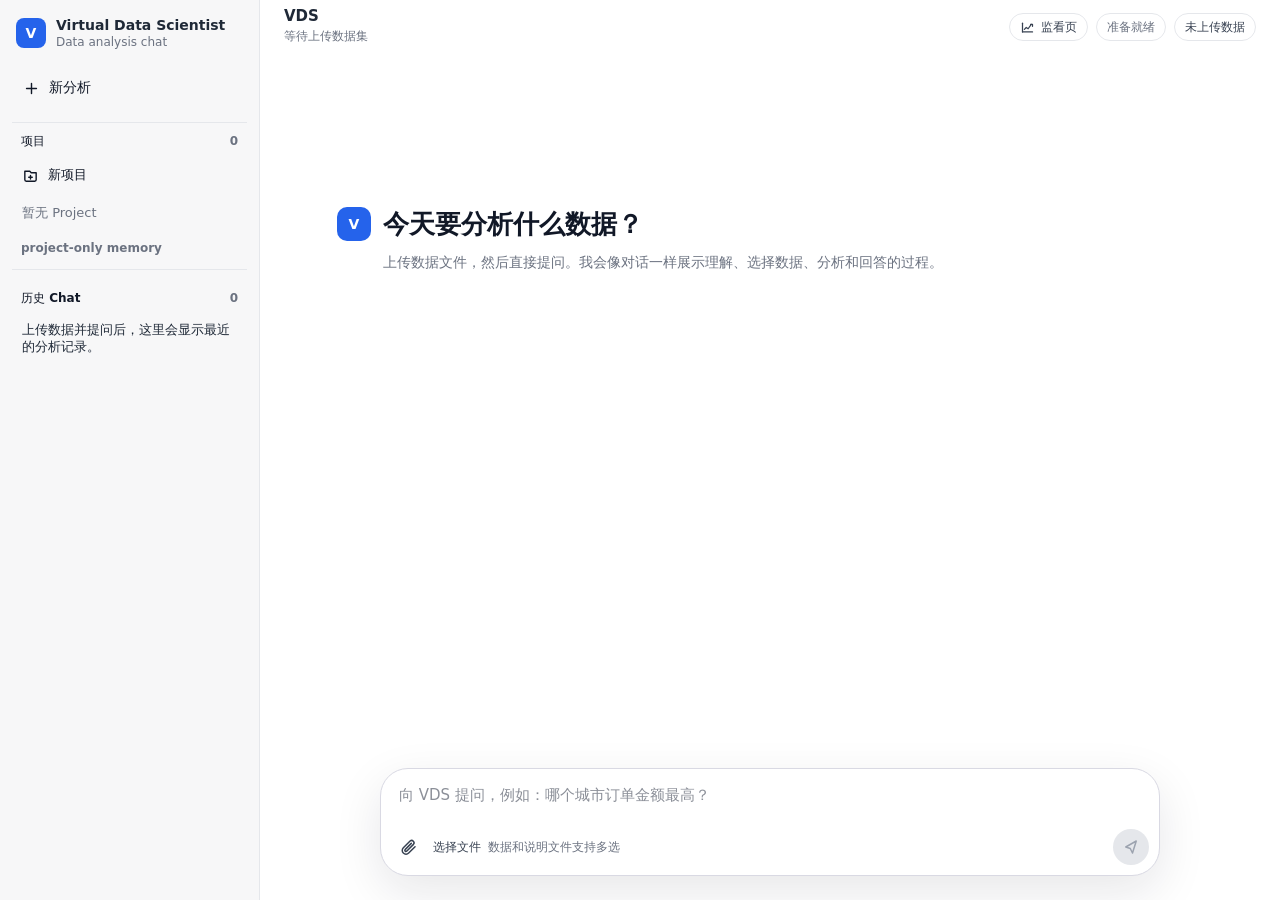
==== frontend/index.html @ 9d2b674a "Merge pull request #22 from TrevorC-Allen/codex/rule-mode-benchmark-upload Codex/rule mode benchmark" ====
<!doctype html>
<html lang="zh-CN">
  <head>
    <meta charset="utf-8" />
    <meta name="viewport" content="width=device-width, initial-scale=1" />
    <title>Virtual Data Scientist Workbench</title>
    <link rel="icon" href="/frontend/favicon.svg" type="image/svg+xml" />
    <link rel="stylesheet" href="/frontend/styles.css?v=20260526-project-move-default" />
  </head>
  <body>
    <div id="context-menu" class="context-menu hidden" role="menu" aria-label="操作菜单"></div>
    <div class="app-shell">
      <aside class="sidebar" aria-label="历史 Chat">
        <div class="brand">
          <div class="brand-mark" aria-hidden="true">V</div>
          <div>
            <strong>Virtual Data Scientist</strong>
            <span>Data analysis chat</span>
          </div>
        </div>

        <button id="new-chat-button" class="new-chat-button" type="button" aria-label="新分析">
          <svg viewBox="0 0 24 24" aria-hidden="true"><path d="M12 5v14M5 12h14" /></svg>
          新分析
        </button>

        <section class="project-panel" aria-labelledby="project-title">
          <div class="project-header">
            <h2 id="project-title">项目</h2>
            <span id="project-count">0</span>
          </div>
          <button id="new-project-button" class="project-nav-button" type="button">
            <svg viewBox="0 0 24 24" aria-hidden="true"><path d="M4 6h7l2 2h7v10a2 2 0 0 1-2 2H6a2 2 0 0 1-2-2Z"></path><path d="M12 12v5M9.5 14.5h5"></path></svg>
            <span>新项目</span>
          </button>
          <ol id="project-list" class="project-list" aria-label="项目列表">
            <li class="project-empty">暂无 Project</li>
          </ol>
          <p id="project-summary" class="project-summary">project-only memory</p>
        </section>

        <section class="history-panel" aria-labelledby="history-title">
          <div class="history-header">
            <h2 id="history-title">历史 Chat</h2>
            <span id="history-count">0</span>
          </div>
          <ol id="run-history" class="run-history">
            <li class="history-empty">上传数据并提问后，这里会显示最近的分析记录。</li>
          </ol>
        </section>
      </aside>

      <main class="chat-workspace">
        <header class="chat-topbar">
          <div>
            <h1>VDS</h1>
            <p id="dataset-status">等待上传数据集</p>
          </div>
          <div class="status-strip" aria-live="polite">
            <a class="monitor-link" href="/monitor" target="_blank" rel="noreferrer" title="打开监看页">
              <svg viewBox="0 0 24 24" aria-hidden="true"><path d="M4 19V5"></path><path d="M4 19h16"></path><path d="M7 15l3-3 3 2 5-7"></path><path d="M17 7h3v3"></path></svg>
              <span>监看页</span>
            </a>
            <span id="api-status" class="status-pill idle">准备就绪</span>
            <span id="dataset-chip" class="dataset-chip">未上传数据</span>
          </div>
        </header>

        <section id="chat-messages" class="chat-messages" aria-live="polite">
          <section id="project-home" class="project-home hidden" aria-labelledby="project-home-title">
            <div class="project-home-inner">
              <div class="project-home-heading">
                <svg viewBox="0 0 24 24" aria-hidden="true"><path d="M4 6h7l2 2h7v10a2 2 0 0 1-2 2H6a2 2 0 0 1-2-2Z"></path></svg>
                <h2 id="project-home-title">Project</h2>
              </div>
              <button id="project-new-chat-button" class="project-new-chat-button" type="button">
                <svg viewBox="0 0 24 24" aria-hidden="true"><path d="M12 5v14M5 12h14"></path></svg>
                <span id="project-new-chat-label">Project 中的新聊天</span>
              </button>
              <div class="project-tabs" role="tablist" aria-label="Project 内容">
                <button id="project-tab-chats" class="project-tab active" type="button" role="tab" aria-selected="true" aria-controls="project-chats-panel">聊天</button>
                <button id="project-tab-sources" class="project-tab" type="button" role="tab" aria-selected="false" aria-controls="project-sources-panel">来源</button>
              </div>
              <section id="project-chats-panel" class="project-tab-panel" role="tabpanel" aria-labelledby="project-tab-chats">
                <ol id="project-conversation-list" class="project-conversation-list">
                  <li class="project-home-empty">这个 Project 还没有聊天。</li>
                </ol>
              </section>
              <section id="project-sources-panel" class="project-tab-panel hidden" role="tabpanel" aria-labelledby="project-tab-sources">
                <div class="project-source-group">
                  <h3>文件和来源</h3>
                  <ol id="project-source-list" class="project-source-list">
                    <li class="project-home-empty">上传共享文件后会显示在这里。</li>
                  </ol>
                </div>
                <div class="project-source-group">
                  <h3>项目记忆</h3>
                  <ol id="project-memory-list" class="project-source-list">
                    <li class="project-home-empty">保存的 Project memory 会显示在这里。</li>
                  </ol>
                </div>
              </section>
            </div>
          </section>

          <article class="message assistant-message welcome-message">
            <div class="avatar" aria-hidden="true">V</div>
            <div class="message-content">
              <h2>今天要分析什么数据？</h2>
              <p class="message-copy">上传数据文件，然后直接提问。我会像对话一样展示理解、选择数据、分析和回答的过程。</p>
            </div>
          </article>

          <article id="profile-message" class="message assistant-message hidden">
            <div class="avatar" aria-hidden="true">V</div>
            <div class="message-content">
              <section class="analysis-block profile-panel" aria-labelledby="profile-title">
                <div class="block-header">
                  <div>
                    <h2 id="profile-title">已读取数据</h2>
                    <p id="profile-summary">暂无数据概览</p>
                  </div>
                </div>
                <div id="table-list" class="table-list empty-state">上传后显示文件、sheet、表名和行列数。</div>
                <div class="field-table-wrap">
                  <table class="field-table">
                    <thead>
                      <tr>
                        <th>字段</th>
                        <th>类型</th>
                        <th>样例</th>
                      </tr>
                    </thead>
                    <tbody id="field-table-body">
                      <tr><td colspan="3" class="muted-cell">选择一个表查看字段预览。</td></tr>
                    </tbody>
                  </table>
                </div>
              </section>
            </div>
          </article>

          <article id="result-message" class="message assistant-message hidden">
            <div class="avatar" aria-hidden="true">V</div>
            <div class="message-content result-stack">
              <section class="analysis-block result-panel" aria-labelledby="result-title">
                <div class="block-header">
                  <div>
                    <h2 id="result-title">分析结果</h2>
                    <p id="result-status">尚未运行</p>
                  </div>
                </div>
                <div id="answer" class="answer-box">-</div>
                <div id="chart-panel" class="chart-panel empty-state">分析完成后会生成适合的图表或重点结果。</div>
                <div id="result-table" class="result-table empty-state">结果表会显示在这里。</div>
              </section>

              <section class="analysis-block insight-panel" aria-labelledby="insight-title">
                <div class="block-header compact">
                  <h2 id="insight-title">简要结论</h2>
                </div>
                <div id="insight-summary" class="insight-summary muted-cell">暂无洞察。</div>
                <ul id="insight-list" class="compact-list"></ul>
              </section>

              <section class="analysis-block process-panel" aria-labelledby="process-title">
                <h2 id="process-title" class="visually-hidden">正在做什么</h2>
                <div class="process-line">
                  <p id="process-summary">提问后，我会用一行摘要说明当前正在处理什么。</p>
                </div>
                <details id="process-details" class="process-details">
                  <summary>查看处理过程</summary>
                  <ol id="process-timeline" class="process-timeline" aria-live="polite">
                    <li class="muted-cell">提问后显示分析过程。</li>
                  </ol>
                </details>
              </section>

              <section class="analysis-block artifact-panel hidden" aria-labelledby="artifact-title">
                <div class="block-header compact">
                  <h2 id="artifact-title">代码</h2>
                </div>
                <div class="artifact-list"></div>
              </section>
            </div>
          </article>
        </section>

        <section class="composer-shell" aria-label="对话输入">
          <div class="composer">
            <div
              id="question-input"
              class="composer-input is-empty"
              role="textbox"
              aria-multiline="true"
              aria-label="向 VDS 提问，例如：哪个城市订单金额最高？"
              data-placeholder="向 VDS 提问，例如：哪个城市订单金额最高？"
              contenteditable="plaintext-only"
              autocomplete="off"
              autocapitalize="off"
              autocorrect="off"
              spellcheck="false"
              data-ms-editor="false"
              data-gramm="false"
              data-gramm_editor="false"
              data-enable-grammarly="false"
            ></div>
            <div class="composer-actions">
              <div class="upload-controls" aria-label="文件上传">
                <input id="file-input" class="visually-hidden" type="file" multiple accept=".csv,.xlsx,.xls,.json,.parquet,.arrow,.feather,.md,.txt,.yaml,.yml" />
                <label class="icon-button upload-pick-button" for="file-input" title="选择文件" aria-label="选择文件">
                  <svg viewBox="0 0 24 24"><path d="m21.4 11.6-8.5 8.5a5 5 0 0 1-7.1-7.1l9-9a3.2 3.2 0 0 1 4.5 4.5l-9.1 9.1a1.5 1.5 0 0 1-2.1-2.1l8.3-8.3" /></svg>
                </label>
                <button id="upload-button" class="button secondary upload-button" type="button" disabled>上传</button>
                <div class="file-status-wrap">
                  <div class="file-status" aria-live="polite">
                    <button id="file-summary" class="file-summary-button" type="button" disabled aria-expanded="false" aria-controls="file-panel">选择文件</button>
                    <span id="file-detail">数据和说明文件支持多选</span>
                  </div>
                  <section id="file-panel" class="file-panel hidden" aria-label="文件列表">
                    <div class="file-panel-header">
                      <strong>文件</strong>
                      <span id="file-panel-count">0</span>
                    </div>
                    <ul id="file-panel-list" class="file-panel-list"></ul>
                  </section>
                </div>
              </div>
              <div class="controls-row">
                <label>
                  执行
                  <select id="execution-mode">
                    <option value="auto">auto</option>
                    <option value="dual">dual</option>
                    <option value="pandas">pandas</option>
                    <option value="sql">sql</option>
                  </select>
                </label>
                <label>
                  Agent
                  <select id="agent-mode">
                    <option value="multi_agent">multi_agent</option>
                    <option value="single_agent">single_agent</option>
                  </select>
                </label>
              </div>
              <button id="run-button" class="button primary" type="button" disabled>
                <span>发送</span>
                <svg viewBox="0 0 24 24"><path d="m5 12 14-8-5 16-3-6-6-2Z" /></svg>
              </button>
            </div>
          </div>
        </section>
      </main>
    </div>
    <script src="/frontend/app.js?v=20260526-project-move-default" type="module"></script>
  </body>
</html>
---- frontend/styles.css ----
:root {
  color-scheme: light;
  --bg: #ffffff;
  --sidebar: #f7f7f8;
  --sidebar-hover: #ececf1;
  --surface: #ffffff;
  --surface-soft: #f4f4f5;
  --ink: #111827;
  --muted: #6b7280;
  --faint: #9ca3af;
  --line: #e5e7eb;
  --line-strong: #d1d5db;
  --accent: #2563eb;
  --accent-dark: #1d4ed8;
  --green: #15803d;
  --red: #b42318;
  --radius: 12px;
  --content: 820px;
  --composer: 780px;
  --shadow-soft: 0 14px 38px rgba(15, 23, 42, 0.08);
}

* {
  box-sizing: border-box;
}

body {
  margin: 0;
  min-width: 1024px;
  overflow: hidden;
  background: var(--bg);
  color: var(--ink);
  font-family:
    ui-sans-serif, system-ui, -apple-system, BlinkMacSystemFont, "Segoe UI",
    "PingFang SC", "Microsoft YaHei", sans-serif;
}

button,
input,
select,
textarea {
  font: inherit;
}

button,
label {
  -webkit-tap-highlight-color: transparent;
}

svg {
  width: 18px;
  height: 18px;
  fill: none;
  stroke: currentColor;
  stroke-width: 2;
  stroke-linecap: round;
  stroke-linejoin: round;
}

.app-shell {
  display: grid;
  height: 100vh;
  grid-template-columns: 260px minmax(0, 1fr);
  background: var(--bg);
}

.sidebar {
  display: flex;
  min-height: 0;
  flex-direction: column;
  gap: 14px;
  border-right: 1px solid var(--line);
  padding: 12px;
  background: var(--sidebar);
}

.brand {
  display: flex;
  align-items: center;
  gap: 10px;
  min-height: 42px;
  padding: 2px 4px;
}

.brand-mark,
.avatar {
  display: grid;
  place-items: center;
  font-weight: 700;
}

.brand-mark {
  width: 30px;
  height: 30px;
  border-radius: 8px;
  background: var(--accent);
  color: #fff;
  font-size: 14px;
}

.brand strong {
  display: block;
  max-width: 178px;
  overflow: hidden;
  color: #1f2937;
  font-size: 14px;
  font-weight: 650;
  line-height: 1.2;
  text-overflow: ellipsis;
  white-space: nowrap;
}

.brand span {
  display: block;
  margin-top: 1px;
  color: var(--muted);
  font-size: 12px;
}

.new-chat-button {
  display: flex;
  min-height: 40px;
  align-items: center;
  gap: 9px;
  border: 1px solid transparent;
  border-radius: 10px;
  padding: 0 10px;
  background: transparent;
  color: #111827;
  font-size: 14px;
  font-weight: 560;
  text-align: left;
  cursor: pointer;
}

.new-chat-button:hover,
.project-nav-button:hover,
.project-list .project-item:hover,
.run-history .history-item:hover {
  background: var(--sidebar-hover);
}

.new-chat-button svg {
  width: 17px;
  height: 17px;
}

.project-panel {
  display: grid;
  gap: 4px;
  border-top: 1px solid var(--line);
  border-bottom: 1px solid var(--line);
  padding: 10px 0;
}

.project-header {
  display: flex;
  align-items: center;
  justify-content: space-between;
  padding: 0 9px 5px;
  color: var(--muted);
}

.project-header h2,
.project-header span,
.project-summary {
  margin: 0;
  font-size: 12px;
  font-weight: 560;
}

.project-summary {
  overflow: hidden;
  padding: 5px 9px 0;
  color: var(--muted);
  text-overflow: ellipsis;
  white-space: nowrap;
}

.project-nav-button {
  display: flex;
  width: 100%;
  min-height: 34px;
  align-items: center;
  gap: 9px;
  border: 0;
  border-radius: 10px;
  background: transparent;
  color: #111827;
  padding: 0 10px;
  font-size: 13px;
  font-weight: 540;
  text-align: left;
  cursor: pointer;
}

.project-nav-button svg,
.project-list svg {
  width: 17px;
  height: 17px;
}

.project-list {
  display: grid;
  gap: 2px;
  max-height: 206px;
  margin: 0;
  padding: 0;
  overflow: auto;
  list-style: none;
}

.project-list li {
  min-width: 0;
}

.project-item {
  display: grid;
  grid-template-columns: minmax(0, 1fr) 30px;
  align-items: center;
  gap: 2px;
  border-radius: 10px;
}

.project-item.active {
  background: #ececf1;
}

.project-open-button {
  display: flex;
  min-width: 0;
  min-height: 34px;
  align-items: center;
  gap: 9px;
  border: 0;
  background: transparent;
  color: #111827;
  padding: 0 10px;
  font-size: 13px;
  text-align: left;
  cursor: pointer;
}

.project-open-button span {
  display: block;
  min-width: 0;
  overflow: hidden;
  text-overflow: ellipsis;
  white-space: nowrap;
}

.project-menu-button {
  display: grid;
  width: 30px;
  height: 30px;
  place-items: center;
  border: 0;
  border-radius: 8px;
  background: transparent;
  color: var(--muted);
  cursor: pointer;
  opacity: 0;
}

.project-item:hover .project-menu-button,
.project-item:focus-within .project-menu-button {
  opacity: 1;
}

.project-menu-button:hover {
  background: #fff;
  color: #111827;
}

.project-menu-button svg {
  width: 15px;
  height: 15px;
}

.project-empty {
  padding: 8px 10px;
  color: var(--muted);
  font-size: 13px;
}

.history-panel {
  display: flex;
  min-height: 0;
  flex: 1;
  flex-direction: column;
  gap: 6px;
  padding-top: 6px;
}

.history-header {
  display: flex;
  align-items: center;
  justify-content: space-between;
  padding: 0 9px;
  color: var(--muted);
}

.history-header h2,
.history-header span {
  margin: 0;
  font-size: 12px;
  font-weight: 560;
}

.run-history {
  display: grid;
  gap: 2px;
  margin: 0;
  padding: 0;
  overflow: auto;
  list-style: none;
}

.run-history li {
  border-radius: 10px;
  padding: 9px 10px;
  color: #1f2937;
  font-size: 13px;
  line-height: 1.35;
}

.history-item {
  display: grid;
  grid-template-columns: minmax(0, 1fr) 30px;
  gap: 6px;
  align-items: center;
}

.history-item.active {
  background: #fff;
  box-shadow: inset 0 0 0 1px var(--line-strong);
}

.history-item-text {
  min-width: 0;
}

.history-title-row,
.project-conversation-title-row {
  display: flex;
  min-width: 0;
  align-items: center;
  gap: 6px;
}

.pin-indicator {
  display: inline-grid;
  width: 14px;
  height: 14px;
  flex: 0 0 auto;
  place-items: center;
  color: #6b7280;
}

.pin-indicator svg {
  width: 13px;
  height: 13px;
}

.run-history strong.history-title {
  display: block;
  min-width: 0;
  overflow: hidden;
  color: #1f2937;
  font-size: 13px;
  font-weight: 580;
  line-height: 1.35;
  text-overflow: ellipsis;
  white-space: nowrap;
}

.run-history span,
.history-empty {
  color: var(--muted);
}

.history-menu-button {
  display: grid;
  width: 30px;
  height: 30px;
  flex: 0 0 auto;
  place-items: center;
  border: 0;
  border-radius: 8px;
  background: transparent;
  color: var(--muted);
  cursor: pointer;
  opacity: 0;
}

.history-item:hover .history-menu-button,
.history-item:focus-within .history-menu-button,
.history-item.editing .history-menu-button {
  opacity: 1;
}

.history-menu-button:hover {
  background: #fff;
  color: #111827;
}

.history-menu-button svg {
  width: 15px;
  height: 15px;
}

.context-menu {
  position: fixed;
  z-index: 100;
  display: grid;
  width: 164px;
  gap: 2px;
  border: 1px solid var(--line);
  border-radius: 14px;
  padding: 8px;
  background: #fff;
  box-shadow: 0 18px 44px rgba(15, 23, 42, 0.16);
}

.context-menu-item {
  position: relative;
}

.context-menu button {
  display: flex;
  width: 100%;
  min-height: 34px;
  align-items: center;
  gap: 10px;
  border: 0;
  border-radius: 8px;
  background: transparent;
  color: #111827;
  padding: 0 10px;
  font-size: 13px;
  text-align: left;
  cursor: pointer;
}

.context-menu button:hover,
.context-menu-item.has-submenu:focus-within > button,
.context-menu-item.has-submenu:hover > button {
  background: #f4f4f5;
}

.context-menu svg {
  width: 16px;
  height: 16px;
  flex: 0 0 auto;
}

.context-menu-label {
  min-width: 0;
  flex: 1;
  overflow: hidden;
  text-overflow: ellipsis;
  white-space: nowrap;
}

.context-menu-chevron {
  display: inline-grid;
  width: 14px;
  height: 14px;
  flex: 0 0 auto;
  place-items: center;
  color: var(--muted);
}

.context-menu-chevron svg {
  width: 14px;
  height: 14px;
}

.context-submenu {
  position: absolute;
  top: -8px;
  left: calc(100% + 8px);
  z-index: 101;
  display: grid;
  width: 248px;
  max-height: min(70vh, 540px);
  gap: 2px;
  overflow-y: auto;
  border: 1px solid var(--line);
  border-radius: 14px;
  padding: 8px;
  background: #fff;
  box-shadow: 0 18px 44px rgba(15, 23, 42, 0.16);
}

.context-menu.submenu-left .context-submenu {
  right: calc(100% + 8px);
  left: auto;
}

.context-submenu button:first-child {
  margin-bottom: 2px;
}

.context-submenu .project-move-target.current {
  color: var(--muted);
}

.context-menu-empty {
  padding: 9px 10px;
  color: var(--muted);
  font-size: 13px;
}

.context-menu .danger {
  color: #d92d20;
}

.history-rename-input {
  display: block;
  width: 100%;
  min-width: 0;
  height: 26px;
  border: 1px solid var(--line-strong);
  border-radius: 8px;
  background: #fff;
  color: #111827;
  padding: 0 7px;
  outline: none;
  font-size: 13px;
}

.history-rename-input:focus {
  border-color: var(--accent);
  box-shadow: 0 0 0 2px rgba(37, 99, 235, 0.12);
}

.history-item.editing .history-title-row {
  display: none;
}

.chat-workspace {
  display: grid;
  min-width: 0;
  height: 100vh;
  grid-template-rows: 54px minmax(0, 1fr) auto;
  background: #fff;
}

.project-home-mode .chat-workspace {
  grid-template-rows: minmax(0, 1fr);
}

.project-home-mode .chat-topbar,
.project-home-mode .composer-shell {
  display: none;
}

.project-home-mode .chat-messages {
  padding-top: 0;
}

.chat-topbar {
  display: flex;
  align-items: center;
  justify-content: space-between;
  gap: 16px;
  padding: 0 24px;
  background: rgba(255, 255, 255, 0.92);
  backdrop-filter: blur(16px);
}

.chat-topbar > div:first-child {
  min-width: 0;
}

h1,
h2,
h3,
p {
  margin: 0;
}

h1 {
  color: #1f2937;
  font-size: 15px;
  font-weight: 650;
  line-height: 1.2;
}

h2 {
  color: #111827;
  font-size: 19px;
  font-weight: 640;
  letter-spacing: 0;
  line-height: 1.36;
}

h3 {
  color: #111827;
  font-size: 14px;
  font-weight: 620;
  line-height: 1.35;
}

p {
  color: var(--muted);
  font-size: 14px;
  line-height: 1.6;
}

#dataset-status {
  margin-top: 2px;
  max-width: min(760px, 58vw);
  overflow: hidden;
  color: var(--muted);
  font-size: 12px;
  text-overflow: ellipsis;
  white-space: nowrap;
}

.status-strip {
  display: flex;
  align-items: center;
  justify-content: flex-end;
  gap: 8px;
}

.monitor-link {
  display: inline-flex;
  min-height: 28px;
  align-items: center;
  gap: 6px;
  border: 1px solid var(--line);
  border-radius: 999px;
  padding: 4px 10px;
  background: #fff;
  color: #374151;
  font-size: 12px;
  font-weight: 560;
  white-space: nowrap;
  cursor: pointer;
  text-decoration: none;
}

.monitor-link:hover {
  border-color: rgba(37, 99, 235, 0.2);
  background: rgba(37, 99, 235, 0.07);
  color: var(--accent-dark);
}

.monitor-link svg {
  width: 15px;
  height: 15px;
}

.status-pill,
.dataset-chip,
.badge {
  display: inline-flex;
  min-height: 28px;
  align-items: center;
  border: 1px solid var(--line);
  border-radius: 999px;
  padding: 4px 10px;
  background: #fff;
  color: var(--muted);
  font-size: 12px;
  font-weight: 540;
  white-space: nowrap;
}

.status-pill.ready,
.badge.pass {
  border-color: rgba(21, 128, 61, 0.18);
  background: rgba(21, 128, 61, 0.06);
  color: var(--green);
}

.status-pill.error,
.badge.fail {
  border-color: rgba(180, 35, 24, 0.18);
  background: rgba(180, 35, 24, 0.06);
  color: var(--red);
}

.dataset-chip {
  color: #374151;
}

.chat-messages {
  display: flex;
  min-height: 0;
  flex-direction: column;
  overflow: auto;
  padding: 16px 0 34px;
  scroll-behavior: smooth;
}

.message {
  display: grid;
  width: 100%;
  grid-template-columns: 32px minmax(0, var(--content));
  justify-content: center;
  gap: 14px;
  padding: 20px 24px;
}

.user-message {
  grid-template-columns: minmax(0, var(--content));
}

.user-message .avatar {
  display: none;
}

.user-message .message-content {
  justify-self: end;
  max-width: min(680px, 78%);
  border-radius: 22px;
  padding: 10px 15px;
  background: #f4f4f4;
}

.user-message p {
  color: #111827;
  font-size: 15px;
  line-height: 1.55;
}

.avatar {
  width: 28px;
  height: 28px;
  border-radius: 8px;
  background: var(--accent);
  color: #fff;
  font-size: 12px;
}

.message-content {
  min-width: 0;
}

.message-kicker {
  display: none;
}

.message-copy {
  max-width: 590px;
  margin-top: 9px;
}

.welcome-message {
  margin-top: 13vh;
  text-align: left;
}

.welcome-message .avatar {
  width: 34px;
  height: 34px;
  border-radius: 10px;
  font-size: 14px;
}

.welcome-message h2 {
  font-size: 26px;
  font-weight: 650;
  letter-spacing: 0;
}

.project-home {
  display: grid;
  width: 100%;
  justify-content: center;
  padding: min(15vh, 118px) 24px 28px;
}

.project-home-inner {
  display: grid;
  width: min(770px, calc(100vw - 320px));
  gap: 24px;
}

.project-home-heading {
  display: flex;
  align-items: center;
  justify-content: flex-start;
  gap: 10px;
  color: #111827;
}

.project-home-heading svg {
  width: 28px;
  height: 28px;
}

.project-home-heading h2 {
  font-size: 28px;
  font-weight: 650;
}

.project-new-chat-button {
  display: flex;
  width: 100%;
  min-height: 58px;
  align-items: center;
  gap: 14px;
  border: 1px solid var(--line-strong);
  border-radius: 28px;
  background: #fff;
  color: #6b7280;
  padding: 0 20px;
  font-size: 16px;
  text-align: left;
  cursor: pointer;
  box-shadow: 0 10px 32px rgba(15, 23, 42, 0.08);
}

.project-new-chat-button:hover {
  border-color: #c4c7ce;
  background: #fafafa;
}

.project-new-chat-button::after {
  margin-left: auto;
  color: #6b7280;
  content: "VDS";
  font-size: 13px;
  font-weight: 560;
}

.project-new-chat-button svg {
  width: 20px;
  height: 20px;
  color: #111827;
}

.project-tabs {
  display: flex;
  gap: 10px;
  align-items: center;
  margin-top: 6px;
}

.project-tab {
  min-height: 38px;
  border: 0;
  border-radius: 999px;
  background: transparent;
  color: var(--muted);
  padding: 0 16px;
  font-size: 14px;
  font-weight: 580;
  cursor: pointer;
}

.project-tab.active {
  background: #f1f1f2;
  color: #111827;
  box-shadow: inset 0 0 0 1px var(--line);
}

.project-tab-panel {
  display: grid;
  gap: 18px;
}

.project-conversation-list,
.project-source-list {
  display: grid;
  margin: 0;
  padding: 0;
  list-style: none;
}

.project-conversation-item,
.project-source-item {
  display: grid;
  grid-template-columns: minmax(0, 1fr) 28px;
  gap: 12px;
  align-items: center;
  border-top: 1px solid var(--line);
  padding: 13px 12px;
}

.project-conversation-open {
  display: grid;
  min-width: 0;
  border: 0;
  background: transparent;
  padding: 0;
  text-align: left;
  cursor: pointer;
}

.project-conversation-open strong,
.project-source-item strong {
  display: block;
  min-width: 0;
  overflow: hidden;
  color: #111827;
  font-size: 14px;
  font-weight: 640;
  line-height: 1.35;
  text-overflow: ellipsis;
  white-space: nowrap;
}

.project-conversation-open span,
.project-source-item span,
.project-home-empty {
  color: var(--muted);
  font-size: 13px;
  line-height: 1.45;
}

.project-source-group h3 {
  padding: 0 12px 4px;
}

.project-home-empty {
  border-top: 1px solid var(--line);
  padding: 14px 12px;
}

.project-conversation-menu-button,
.project-source-delete-button {
  display: grid;
  width: 28px;
  height: 28px;
  place-items: center;
  border: 0;
  border-radius: 8px;
  background: transparent;
  color: var(--muted);
  cursor: pointer;
}

.project-conversation-menu-button:hover,
.project-source-delete-button:hover {
  background: #f4f4f5;
  color: #111827;
}

.project-conversation-menu-button svg,
.project-source-delete-button svg {
  width: 15px;
  height: 15px;
}

.analysis-block {
  margin-top: 14px;
  border: 1px solid var(--line);
  border-radius: 14px;
  background: var(--surface);
  overflow: hidden;
}

.block-header {
  display: flex;
  align-items: center;
  justify-content: space-between;
  gap: 14px;
  padding: 14px 16px 10px;
}

.block-header.compact {
  min-height: auto;
  padding: 14px 16px 8px;
}

.button {
  display: inline-flex;
  min-height: 36px;
  align-items: center;
  justify-content: center;
  gap: 8px;
  border: 1px solid var(--line);
  border-radius: 999px;
  padding: 7px 13px;
  background: #fff;
  color: #111827;
  font-size: 13px;
  font-weight: 560;
  cursor: pointer;
}

.button.primary {
  width: 36px;
  height: 36px;
  min-height: 36px;
  flex: 0 0 auto;
  border: 0;
  padding: 0;
  background: #111827;
  color: #fff;
}

.button.primary span {
  display: none;
}

.button.primary:disabled {
  background: #e5e7eb;
  color: #9ca3af;
  opacity: 1;
}

.button.secondary {
  border-color: rgba(37, 99, 235, 0.18);
  background: rgba(37, 99, 235, 0.07);
  color: var(--accent-dark);
}

.button:disabled {
  cursor: not-allowed;
  opacity: 0.42;
}

.upload-button:disabled {
  display: none;
}

.table-list {
  display: grid;
  gap: 7px;
  padding: 6px 16px 14px;
}

.table-card {
  display: grid;
  grid-template-columns: minmax(0, 1fr) auto;
  gap: 10px;
  align-items: center;
  border: 1px solid transparent;
  border-radius: 12px;
  padding: 10px 11px;
  background: #f8fafc;
  cursor: pointer;
}

.table-card:hover {
  background: #f3f4f6;
}

.table-card.selected {
  border-color: rgba(37, 99, 235, 0.24);
  background: rgba(37, 99, 235, 0.06);
}

.table-card strong {
  display: block;
  color: #111827;
  font-size: 14px;
  font-weight: 620;
}

.table-meta {
  display: block;
  margin-top: 3px;
  color: var(--muted);
  font-size: 12px;
}

.count-pill {
  border-radius: 999px;
  padding: 4px 8px;
  background: #fff;
  color: #4b5563;
  font-size: 12px;
  font-weight: 600;
}

.field-table-wrap,
.result-table {
  max-width: 100%;
  overflow: auto;
}

.field-table,
.result-table table {
  width: 100%;
  border-collapse: collapse;
  font-size: 13px;
}

.field-table th,
.field-table td,
.result-table th,
.result-table td {
  border-top: 1px solid var(--line);
  padding: 10px 16px;
  text-align: left;
  vertical-align: top;
}

.field-table th,
.result-table th {
  background: #fafafa;
  color: #6b7280;
  font-size: 12px;
  font-weight: 580;
}

.muted-cell,
.empty-state {
  color: var(--muted);
  font-size: 14px;
}

.empty-state {
  padding: 14px 16px;
}

.result-stack {
  display: grid;
  gap: 14px;
}

.result-stack .analysis-block {
  border: 0;
  border-radius: 0;
  background: transparent;
}

.result-stack .block-header {
  padding: 4px 0 8px;
}

.result-stack .block-header.compact {
  padding: 8px 0 4px;
}

.answer-box {
  margin: 2px 0 14px;
  padding: 0;
  background: transparent;
  color: #111827;
  font-size: 16px;
  font-weight: 470;
  line-height: 1.72;
  white-space: pre-wrap;
  word-break: break-word;
}

.result-table {
  max-height: 300px;
  border: 1px solid var(--line);
  border-radius: 12px;
  padding: 0;
}

.chart-panel {
  display: grid;
  gap: 8px;
  min-height: 260px;
  padding: 4px 0 8px;
  overflow: visible;
}

.chart-panel.empty-state,
.kpi-panel {
  min-height: auto;
}

.chart-title {
  color: #374151;
  font-size: 13px;
  font-weight: 620;
}

.chart-svg {
  display: block;
  width: 100%;
  height: auto;
  max-height: none;
  min-height: 230px;
  overflow: visible;
}

.chart-image {
  display: block;
  width: 100%;
  min-height: 280px;
  border: 1px solid var(--line);
  border-radius: 16px;
  background: #fff;
  object-fit: contain;
}

.axis-line {
  stroke: #e5e7eb;
  stroke-width: 1;
}

.axis-label,
.value-label {
  fill: #6b7280;
  font-size: 11px;
}

.line-path {
  fill: none;
  stroke: var(--accent);
  stroke-width: 3;
}

.line-dot {
  fill: #fff;
  stroke: var(--accent);
  stroke-width: 2;
}

.kpi-value {
  color: #111827;
  font-size: 24px;
  font-weight: 660;
  line-height: 1.3;
}

.chart-reason {
  color: var(--muted);
  font-size: 12px;
  line-height: 1.45;
}

.pie-layout {
  display: flex;
  flex-wrap: wrap;
  gap: 18px;
  align-items: center;
}

.pie-shape {
  width: 140px;
  height: 140px;
  border-radius: 50%;
}

.pie-shape.donut::after {
  display: block;
  width: 68px;
  height: 68px;
  margin: 36px;
  border-radius: 50%;
  background: #fff;
  content: "";
}

.pie-legend,
.compact-list,
.process-timeline {
  display: grid;
  gap: 8px;
  margin: 0;
  padding: 6px 0 8px;
  list-style: none;
}

.pie-legend li,
.compact-list li {
  color: var(--muted);
  font-size: 13px;
  line-height: 1.5;
}

.pie-legend span {
  display: inline-block;
  width: 9px;
  height: 9px;
  margin-right: 7px;
  border-radius: 999px;
}

.compact-list strong {
  display: block;
  color: #111827;
  font-size: 13px;
  font-weight: 620;
}

.insight-summary {
  padding: 2px 0 0;
  color: #374151;
  font-size: 15px;
  line-height: 1.62;
}

.insight-card {
  display: grid;
  gap: 5px;
  border: 1px solid #e5e7eb;
  border-radius: 8px;
  padding: 10px 12px;
  background: #fbfbfc;
}

.insight-card strong {
  width: fit-content;
  border-radius: 999px;
  padding: 2px 7px;
  background: #eef2ff;
  color: #3730a3;
  font-size: 12px;
}

.insight-card p {
  margin: 0;
  color: #1f2937;
  font-size: 13px;
  line-height: 1.48;
}

.insight-card span {
  color: #6b7280;
  font-size: 12px;
  line-height: 1.45;
}

.artifact-list {
  display: grid;
  gap: 10px;
}

.artifact-list.inline {
  margin-top: 8px;
}

.artifact-card {
  border: 1px solid var(--line);
  border-radius: 8px;
  padding: 12px;
  background: #fbfbfc;
}

.artifact-card-header {
  display: flex;
  align-items: center;
  justify-content: space-between;
  gap: 10px;
}

.artifact-card-header strong {
  color: #111827;
  font-size: 13px;
  font-weight: 620;
}

.artifact-card-header span,
.artifact-card small {
  color: var(--muted);
  font-size: 11px;
  font-weight: 560;
}

.artifact-card p {
  margin-top: 6px;
  color: var(--muted);
  font-size: 12px;
  line-height: 1.45;
}

.artifact-card pre {
  max-height: 240px;
  margin: 9px 0 0;
  overflow: auto;
  border: 1px solid #e5e7eb;
  border-radius: 8px;
  padding: 10px;
  background: #111827;
  color: #f9fafb;
  font-size: 12px;
  line-height: 1.5;
}

.artifact-card code {
  font-family: ui-monospace, SFMono-Regular, Menlo, Monaco, Consolas, "Liberation Mono", monospace;
  white-space: pre;
}

.artifact-card small {
  display: block;
  margin-top: 8px;
}

.process-header h2 + p {
  margin-top: 4px;
}

.assistant-message.thinking-only .result-panel,
.assistant-message.thinking-only .insight-panel {
  display: none;
}

.process-panel {
  color: var(--muted);
}

.process-line {
  display: flex;
  align-items: center;
  gap: 8px;
  min-height: 22px;
}

#process-summary {
  color: #7a7f89;
  font-size: 13px;
  line-height: 1.45;
}

.process-details {
  margin-top: 6px;
  padding-left: 15px;
}

.process-details summary {
  width: fit-content;
  color: #8b8f98;
  font-size: 12px;
  line-height: 1.35;
  cursor: pointer;
  user-select: none;
}

.process-details summary:hover {
  color: var(--accent);
}

.process-details[open] summary {
  color: var(--accent);
}

.process-timeline li {
  display: block;
  padding: 6px 0;
  color: var(--muted);
  font-size: 12px;
  line-height: 1.5;
}

.process-timeline strong {
  display: block;
  color: #111827;
  font-size: 12px;
  font-weight: 620;
}

.process-evidence {
  display: flex;
  flex-wrap: wrap;
  gap: 4px;
  margin-top: 5px;
}

.process-evidence span {
  max-width: 100%;
  padding: 2px 6px;
  border: 1px solid #d7dbe5;
  border-radius: 6px;
  background: #f8fafc;
  color: #4b5563;
  font-size: 11px;
  line-height: 1.35;
  overflow-wrap: anywhere;
}

.process-evidence .caveat {
  border-color: #f2c98a;
  background: #fff7ed;
  color: #92400e;
}

.composer-shell {
  padding: 12px 24px 24px;
  background: linear-gradient(180deg, rgba(255, 255, 255, 0), #fff 34%);
}

.composer {
  max-width: var(--composer);
  margin: 0 auto;
  border: 1px solid #d9d9e3;
  border-radius: 28px;
  background: #fff;
  box-shadow: 0 16px 48px rgba(15, 23, 42, 0.1);
}

.composer:focus-within {
  border-color: #b8bbc7;
  box-shadow: 0 18px 50px rgba(15, 23, 42, 0.12);
}

.composer-input {
  display: block;
  width: 100%;
  min-height: 54px;
  max-height: 150px;
  overflow-y: auto;
  resize: none;
  border: 0;
  padding: 15px 18px 5px;
  white-space: pre-wrap;
  word-break: break-word;
  color: #111827;
  caret-color: #111827;
  font-size: 15px;
  line-height: 1.5;
  outline: none;
}

.composer-input:empty::before {
  color: #8b8f98;
  content: attr(data-placeholder);
  pointer-events: none;
}

.composer-input:empty {
  caret-color: transparent;
}

.composer-input.is-empty {
  color: transparent;
  caret-color: transparent !important;
  text-indent: -9999px;
  -webkit-text-fill-color: transparent;
}

.composer-input.is-empty::before {
  display: block;
  color: #8b8f98;
  text-indent: 0;
  -webkit-text-fill-color: #8b8f98;
}

.composer-input:not(:empty) {
  caret-color: #111827;
}

grammarly-desktop-integration,
grammarly-extension,
grammarly-button,
[data-grammarly-part],
[data-grammarly-shadow-root],
ms-editor-squiggler,
.ms-editor-squiggles {
  display: none !important;
}

.composer-actions {
  display: flex;
  align-items: center;
  gap: 8px;
  padding: 6px 10px 10px;
}

.upload-controls {
  display: flex;
  min-width: 0;
  flex: 1 1 auto;
  align-items: center;
  gap: 8px;
}

.file-status-wrap {
  position: relative;
  min-width: 0;
}

.visually-hidden {
  position: absolute;
  width: 1px;
  height: 1px;
  overflow: hidden;
  clip: rect(0 0 0 0);
  clip-path: inset(50%);
  white-space: nowrap;
}

.icon-button {
  display: inline-grid;
  width: 34px;
  height: 34px;
  flex: 0 0 auto;
  place-items: center;
  border: 1px solid transparent;
  border-radius: 50%;
  color: #374151;
  cursor: pointer;
}

.icon-button:hover {
  background: rgba(37, 99, 235, 0.08);
  color: var(--accent);
}

.upload-button {
  display: none;
}

.file-status {
  display: flex;
  min-width: 0;
  align-items: center;
  gap: 7px;
  color: var(--muted);
  font-size: 12px;
  line-height: 1.2;
}

.file-summary-button {
  display: inline-flex;
  min-width: 0;
  max-width: 150px;
  overflow: hidden;
  border: 0;
  padding: 0;
  background: transparent;
  color: #374151;
  font-weight: 540;
  text-overflow: ellipsis;
  white-space: nowrap;
  cursor: pointer;
}

.file-summary-button:disabled {
  cursor: default;
}

.file-summary-button:not(:disabled):hover {
  color: var(--accent);
}

.file-status span {
  min-width: 0;
  max-width: 250px;
  overflow: hidden;
  text-overflow: ellipsis;
  white-space: nowrap;
}

.file-panel {
  position: absolute;
  z-index: 30;
  left: 0;
  bottom: calc(100% + 10px);
  width: min(360px, 78vw);
  max-height: 320px;
  overflow: hidden;
  border: 1px solid var(--line);
  border-radius: 12px;
  background: #fff;
  box-shadow: var(--shadow-soft);
}

.file-panel-header {
  display: flex;
  align-items: center;
  justify-content: space-between;
  gap: 10px;
  border-bottom: 1px solid var(--line);
  padding: 10px 12px;
}

.file-panel-header strong,
.file-panel-header span {
  color: #111827;
  font-size: 13px;
  font-weight: 620;
}

.file-panel-list {
  display: grid;
  max-height: 260px;
  margin: 0;
  padding: 6px;
  overflow: auto;
  list-style: none;
}

.file-panel-list li {
  display: grid;
  grid-template-columns: minmax(0, 1fr) auto;
  gap: 10px;
  align-items: center;
  border-radius: 8px;
  padding: 8px 9px;
}

.file-panel-list li:hover {
  background: #f8fafc;
}

.file-panel-list strong,
.file-panel-list span {
  display: block;
  min-width: 0;
  overflow: hidden;
  text-overflow: ellipsis;
  white-space: nowrap;
}

.file-panel-list strong {
  color: #111827;
  font-size: 13px;
  font-weight: 600;
}

.file-panel-list span {
  margin-top: 2px;
  color: var(--muted);
  font-size: 12px;
}

.file-panel-list em {
  border-radius: 999px;
  padding: 3px 7px;
  background: #f3f4f6;
  color: #4b5563;
  font-size: 11px;
  font-style: normal;
  line-height: 1.25;
  white-space: nowrap;
}

.file-panel-list em.ready {
  background: rgba(21, 128, 61, 0.08);
  color: var(--green);
}

.file-panel-list em.failed {
  background: rgba(180, 35, 24, 0.08);
  color: var(--red);
}

.advanced-options {
  flex: 0 1 360px;
  min-width: 180px;
  color: var(--muted);
  font-size: 12px;
}

.advanced-options summary {
  cursor: pointer;
  color: #374151;
  font-weight: 560;
  line-height: 34px;
  white-space: nowrap;
}

.advanced-options[open] {
  align-self: stretch;
}

.rule-mode-row,
.benchmark-panel,
.rule-upload-panel {
  display: flex;
  min-width: 0;
  flex-wrap: wrap;
  align-items: center;
  gap: 6px;
}

.rule-mode-row {
  margin-bottom: 6px;
}

.toggle-row {
  display: inline-flex;
  align-items: center;
  gap: 6px;
  color: #374151;
  white-space: nowrap;
}

.compact-button {
  min-height: 28px;
  padding: 5px 8px;
  font-size: 12px;
}

.inline-status {
  min-width: 0;
  max-width: 210px;
  overflow: hidden;
  color: var(--muted);
  text-overflow: ellipsis;
  white-space: nowrap;
}

.controls-row {
  display: none;
}

.text-button {
  border: 0;
  background: transparent;
  color: var(--accent);
  font-size: 12px;
  font-weight: 580;
  cursor: pointer;
}

body.monitor-page {
  min-width: 0;
  overflow: auto;
  background: #f8fafc;
}

.monitor-dashboard {
  width: min(1480px, 100%);
  margin: 0 auto;
  padding: 18px;
}

.monitor-page-header {
  display: flex;
  align-items: center;
  justify-content: space-between;
  gap: 18px;
  margin-bottom: 14px;
}

.monitor-page-header h1 {
  font-size: 20px;
}

.monitor-page-header p {
  margin-top: 4px;
  font-size: 12px;
}

.monitor-page-actions {
  display: flex;
  flex-wrap: wrap;
  justify-content: flex-end;
  gap: 8px;
}

.monitor-grid {
  display: grid;
  min-height: calc(100vh - 156px);
  grid-template-columns: minmax(300px, 0.36fr) minmax(520px, 1fr);
  grid-template-rows: minmax(620px, 1fr) auto;
  grid-template-areas:
    "messages parsed"
    "debug debug";
  gap: 12px;
}

.monitor-page .monitor-section {
  min-height: 0;
  border: 1px solid var(--line);
  border-radius: 12px;
  padding: 14px;
  background: #fff;
  overflow: hidden;
}

.monitor-message-section {
  grid-area: messages;
}

.monitor-live-section {
  grid-area: debug;
}

.monitor-parsed-section {
  grid-area: parsed;
}

.monitor-json-section {
  grid-area: debug;
}

.monitor-debug-section {
  grid-area: debug;
}

.monitor-message-section,
.monitor-live-section,
.monitor-parsed-section,
.monitor-json-section,
.monitor-debug-section {
  display: grid;
  grid-template-rows: auto minmax(0, 1fr);
}

.monitor-page .monitor-message-list,
.monitor-page .monitor-event-list,
.monitor-page .monitor-parsed,
.monitor-page .monitor-json {
  min-height: 0;
  overflow: auto;
}

.monitor-panel {
  position: fixed;
  z-index: 20;
  top: 0;
  right: 0;
  display: grid;
  width: min(460px, 42vw);
  min-width: 390px;
  height: 100vh;
  grid-template-rows: auto minmax(0, 1fr);
  border-left: 1px solid var(--line);
  background: #fff;
  box-shadow: -18px 0 44px rgba(15, 23, 42, 0.12);
}

.monitor-header {
  display: flex;
  align-items: center;
  justify-content: space-between;
  gap: 12px;
  min-width: 0;
  border-bottom: 1px solid var(--line);
  padding: 14px 14px 12px 16px;
}

.monitor-header h2 {
  font-size: 16px;
}

.monitor-header p {
  max-width: 330px;
  overflow: hidden;
  font-size: 12px;
  text-overflow: ellipsis;
  white-space: nowrap;
}

.monitor-body {
  min-height: 0;
  overflow: auto;
  padding: 12px 14px 18px;
}

.monitor-overview {
  display: grid;
  grid-template-columns: repeat(3, minmax(0, 1fr));
  gap: 8px;
  margin-bottom: 12px;
}

.monitor-overview div {
  border: 1px solid var(--line);
  border-radius: 10px;
  padding: 10px;
  background: #fafafa;
}

.monitor-overview strong,
.monitor-overview span {
  display: block;
}

.monitor-overview strong {
  color: #111827;
  font-size: 20px;
  line-height: 1.1;
}

.monitor-overview span {
  margin-top: 3px;
  color: var(--muted);
  font-size: 12px;
}

.monitor-section {
  border-top: 1px solid var(--line);
  padding: 12px 0;
}

.monitor-section-header {
  display: flex;
  align-items: center;
  justify-content: space-between;
  gap: 10px;
  margin-bottom: 8px;
}

.monitor-section-header h2,
.monitor-section-header h3,
.monitor-subsection h3,
.monitor-subsection h4 {
  margin: 0;
  color: #111827;
  font-size: 13px;
  font-weight: 650;
}

.monitor-section-header span {
  color: var(--muted);
  font-size: 12px;
}

.monitor-message-list {
  display: grid;
  align-content: start;
  gap: 10px;
  margin: 0;
  padding: 0;
  list-style: none;
}

.monitor-conversation-group {
  display: grid;
  gap: 7px;
}

.monitor-conversation-title {
  display: flex;
  align-items: center;
  justify-content: space-between;
  gap: 8px;
  border-bottom: 1px solid var(--line);
  padding-bottom: 6px;
}

.monitor-conversation-title strong {
  min-width: 0;
  overflow: hidden;
  color: #111827;
  font-size: 12px;
  font-weight: 680;
  text-overflow: ellipsis;
  white-space: nowrap;
}

.monitor-conversation-title span {
  color: var(--muted);
  font-size: 11px;
  white-space: nowrap;
}

.monitor-conversation-group ol {
  display: grid;
  gap: 6px;
  margin: 0;
  padding: 0;
  list-style: none;
}

.monitor-message-button {
  display: grid;
  width: 100%;
  gap: 4px;
  border: 1px solid var(--line);
  border-radius: 8px;
  padding: 9px;
  background: #fff;
  color: inherit;
  text-align: left;
  cursor: pointer;
}

.monitor-message-button:hover,
.monitor-message-button.active {
  border-color: rgba(37, 99, 235, 0.36);
  background: rgba(37, 99, 235, 0.05);
}

.monitor-message-button.failed {
  border-color: rgba(180, 35, 24, 0.24);
}

.monitor-message-button span,
.monitor-message-button em {
  color: var(--muted);
  font-size: 11px;
  font-style: normal;
  line-height: 1.35;
}

.monitor-message-button strong {
  display: -webkit-box;
  overflow: hidden;
  color: #111827;
  font-size: 12px;
  font-weight: 650;
  line-height: 1.4;
  -webkit-box-orient: vertical;
  -webkit-line-clamp: 2;
}

.monitor-event-list {
  display: grid;
  gap: 8px;
  margin: 0;
  padding: 0;
  list-style: none;
}

.monitor-empty {
  color: var(--muted);
  font-size: 13px;
  line-height: 1.5;
}

.monitor-event {
  border: 1px solid var(--line);
  border-radius: 10px;
  background: #fff;
}

.monitor-event.failed {
  border-color: rgba(180, 35, 24, 0.22);
}

.monitor-event details {
  padding: 9px 10px;
}

.monitor-event summary {
  display: grid;
  grid-template-columns: 10px minmax(0, 1fr);
  gap: 9px;
  align-items: start;
  cursor: pointer;
  list-style: none;
}

.monitor-event summary::-webkit-details-marker {
  display: none;
}

.monitor-event-dot {
  width: 8px;
  height: 8px;
  margin-top: 5px;
  border-radius: 50%;
  background: var(--accent);
}

.monitor-event.failed .monitor-event-dot {
  background: var(--red);
}

.monitor-event.active .monitor-event-dot {
  box-shadow: 0 0 0 4px rgba(37, 99, 235, 0.1);
}

.monitor-event-main {
  min-width: 0;
}

.monitor-event-main strong {
  display: block;
  color: #111827;
  font-size: 13px;
  font-weight: 630;
}

.monitor-event-main span,
.monitor-event p {
  color: var(--muted);
  font-size: 12px;
  line-height: 1.45;
}

.monitor-event p {
  margin-top: 8px;
}

.monitor-json,
.monitor-event pre {
  max-height: 280px;
  margin: 8px 0 0;
  overflow: auto;
  border: 1px solid var(--line);
  border-radius: 8px;
  padding: 10px;
  background: #0f172a;
  color: #e5e7eb;
  font-family: ui-monospace, SFMono-Regular, Menlo, Monaco, Consolas, "Liberation Mono", monospace;
  font-size: 11px;
  line-height: 1.45;
  white-space: pre-wrap;
  word-break: break-word;
}

.monitor-json {
  max-height: 420px;
}

.monitor-parsed.empty-state {
  padding: 0;
}

.monitor-subsection {
  display: grid;
  gap: 8px;
  margin-bottom: 14px;
}

.monitor-selected-message {
  display: grid;
  gap: 7px;
  border: 1px solid rgba(37, 99, 235, 0.2);
  border-radius: 8px;
  margin-bottom: 12px;
  padding: 11px 12px;
  background: rgba(37, 99, 235, 0.04);
}

.monitor-selected-message header {
  display: grid;
  grid-template-columns: auto minmax(0, 1fr);
  gap: 8px;
  align-items: start;
}

.monitor-selected-message header span {
  border-radius: 999px;
  padding: 3px 8px;
  background: rgba(22, 163, 74, 0.1);
  color: #15803d;
  font-size: 11px;
  line-height: 1.3;
}

.monitor-selected-message header strong {
  color: #111827;
  font-size: 13px;
  line-height: 1.45;
}

.monitor-selected-message p {
  margin: 0;
  color: #374151;
  font-size: 12px;
  line-height: 1.45;
}

.monitor-selected-message div {
  display: flex;
  flex-wrap: wrap;
  gap: 6px;
}

.monitor-selected-message em {
  border: 1px solid rgba(148, 163, 184, 0.32);
  border-radius: 999px;
  padding: 3px 7px;
  color: #475569;
  font-size: 11px;
  font-style: normal;
}

.monitor-subsection-note {
  margin: 0;
  color: var(--muted);
  font-size: 12px;
  line-height: 1.5;
}

.monitor-node-path {
  display: flex;
  flex-wrap: wrap;
  gap: 6px;
  align-items: center;
  border: 1px solid var(--line);
  border-radius: 8px;
  padding: 8px;
  background: #f8fafc;
}

.monitor-node-path span {
  display: inline-flex;
  align-items: center;
  color: #374151;
  font-size: 12px;
  line-height: 1.35;
}

.monitor-node-path span + span::before {
  content: "->";
  margin-right: 6px;
  color: var(--muted);
}

.monitor-node-list {
  display: grid;
  gap: 12px;
}

.monitor-node-card {
  border: 1px solid var(--line);
  border-radius: 8px;
  padding: 12px;
  background: #fff;
}

.monitor-node-card.failed {
  border-color: rgba(180, 35, 24, 0.24);
  background: rgba(180, 35, 24, 0.03);
}

.monitor-node-card header {
  display: grid;
  grid-template-columns: 34px minmax(0, 1fr) auto;
  gap: 10px;
  align-items: start;
  margin-bottom: 10px;
}

.monitor-node-card header > span {
  display: grid;
  width: 30px;
  height: 30px;
  place-items: center;
  border-radius: 8px;
  background: rgba(37, 99, 235, 0.08);
  color: var(--accent-dark);
  font-size: 12px;
  font-weight: 680;
}

.monitor-node-status {
  border-radius: 999px;
  padding: 3px 8px;
  background: rgba(22, 163, 74, 0.1);
  color: #15803d;
  font-size: 11px;
  line-height: 1.3;
  white-space: nowrap;
}

.monitor-node-card.failed .monitor-node-status {
  background: rgba(180, 35, 24, 0.1);
  color: var(--red);
}

.monitor-node-card h4,
.monitor-node-card h5 {
  margin: 0;
  color: #111827;
}

.monitor-node-card h4 {
  font-size: 14px;
  font-weight: 680;
}

.monitor-node-card header p,
.monitor-node-note {
  margin-top: 3px;
  color: var(--muted);
  font-size: 12px;
  line-height: 1.45;
}

.monitor-node-columns {
  display: grid;
  grid-template-columns: repeat(3, minmax(0, 1fr));
  gap: 8px;
}

.monitor-node-transfer {
  display: grid;
  grid-template-columns: repeat(3, minmax(0, 1fr));
  gap: 8px;
  margin-bottom: 8px;
}

.monitor-node-transfer span {
  min-width: 0;
  border: 1px solid rgba(148, 163, 184, 0.35);
  border-radius: 8px;
  padding: 7px 8px;
  background: #f8fafc;
  color: #475569;
  font-size: 12px;
  line-height: 1.35;
  overflow-wrap: anywhere;
}

.monitor-node-box {
  border: 1px solid var(--line);
  border-radius: 8px;
  padding: 9px 10px;
  background: #fafafa;
}

.monitor-node-box h5 {
  font-size: 12px;
  font-weight: 680;
}

.monitor-node-box ul {
  display: grid;
  gap: 6px;
  margin: 7px 0 0;
  padding-left: 16px;
}

.monitor-node-box li,
.monitor-node-box p {
  color: #4b5563;
  font-size: 12px;
  line-height: 1.45;
  word-break: break-word;
}

.monitor-node-note {
  border-left: 2px solid rgba(37, 99, 235, 0.24);
  padding-left: 8px;
}

.monitor-node-raw {
  margin-top: 8px;
}

.monitor-node-raw summary {
  width: fit-content;
  color: var(--accent);
  font-size: 12px;
  cursor: pointer;
}

.monitor-node-raw pre {
  max-height: 280px;
  margin: 8px 0 0;
  overflow: auto;
  border: 1px solid var(--line);
  border-radius: 8px;
  padding: 10px;
  background: #0f172a;
  color: #e5e7eb;
  font-family: ui-monospace, SFMono-Regular, Menlo, Monaco, Consolas, "Liberation Mono", monospace;
  font-size: 11px;
  line-height: 1.45;
  white-space: pre-wrap;
  word-break: break-word;
}

.monitor-flow {
  display: grid;
  gap: 7px;
}

.monitor-agent-pill,
.monitor-tool-row,
.monitor-step-row {
  border: 1px solid var(--line);
  border-radius: 10px;
  padding: 9px 10px;
  background: #fff;
}

.monitor-agent-pill {
  position: relative;
}

.monitor-agent-pill::after {
  position: absolute;
  left: 20px;
  bottom: -8px;
  width: 1px;
  height: 8px;
  background: var(--line);
  content: "";
}

.monitor-agent-pill:last-child::after {
  display: none;
}

.monitor-agent-pill.active {
  border-color: rgba(37, 99, 235, 0.24);
  background: rgba(37, 99, 235, 0.05);
}

.monitor-agent-pill.failed,
.monitor-tool-row.failed,
.monitor-step-row.failed {
  border-color: rgba(180, 35, 24, 0.22);
  background: rgba(180, 35, 24, 0.04);
}

.monitor-agent-pill strong,
.monitor-tool-row strong,
.monitor-step-row strong {
  display: block;
  color: #111827;
  font-size: 13px;
  font-weight: 630;
}

.monitor-agent-pill span,
.monitor-tool-row span,
.monitor-step-row span,
.monitor-agent-pill p,
.monitor-tool-row p,
.monitor-step-row p {
  display: block;
  margin-top: 4px;
  color: var(--muted);
  font-size: 12px;
  line-height: 1.45;
  word-break: break-word;
}

.monitor-tool-list,
.monitor-step-list {
  display: grid;
  gap: 8px;
}

.monitor-route-list {
  display: grid;
  grid-template-columns: 72px minmax(0, 1fr);
  gap: 7px 10px;
  margin: 0;
}

.monitor-route-list dt {
  color: var(--muted);
  font-size: 12px;
}

.monitor-route-list dd {
  min-width: 0;
  margin: 0;
  color: #111827;
  font-size: 12px;
  line-height: 1.45;
  word-break: break-word;
}

.monitor-debug-section {
  min-height: auto !important;
}

.monitor-debug-section > details {
  min-height: 0;
}

.monitor-debug-section > details > summary {
  display: flex;
  align-items: center;
  justify-content: space-between;
  gap: 10px;
  cursor: pointer;
  list-style: none;
}

.monitor-debug-section > details > summary::-webkit-details-marker {
  display: none;
}

.monitor-debug-section summary span {
  color: #111827;
  font-size: 13px;
  font-weight: 650;
}

.monitor-debug-section summary em {
  color: var(--muted);
  font-size: 12px;
  font-style: normal;
}

.monitor-debug-grid {
  display: grid;
  grid-template-columns: minmax(320px, 0.85fr) minmax(360px, 1fr);
  gap: 12px;
  margin-top: 12px;
}

.monitor-debug-grid > section {
  display: grid;
  min-height: 260px;
  grid-template-rows: auto minmax(0, 1fr);
}

select {
  min-height: 32px;
  border: 1px solid var(--line);
  border-radius: 10px;
  background: #fff;
  color: #111827;
  padding: 5px 28px 5px 9px;
  font-size: 12px;
}

.hidden {
  display: none !important;
}

@media (max-width: 980px) {
  body {
    min-width: 0;
    overflow: auto;
  }

  .app-shell {
    height: auto;
    min-height: 100vh;
    grid-template-columns: 1fr;
  }

  .sidebar {
    min-height: auto;
  }

  .chat-workspace {
    height: auto;
    min-height: 100vh;
  }

  .message {
    grid-template-columns: 28px minmax(0, 1fr);
    padding: 16px;
  }

  .user-message {
    grid-template-columns: minmax(0, 1fr);
  }

  .user-message .message-content {
    max-width: 88%;
  }

  .composer-shell {
    padding: 12px;
  }

  .project-home {
    padding: 48px 16px 24px;
  }

  .project-home-inner {
    width: 100%;
  }

  .composer-actions {
    flex-wrap: wrap;
  }

  .upload-controls,
  .advanced-options {
    flex-basis: 100%;
  }

  .monitor-panel {
    width: 100vw;
    min-width: 0;
  }

  .monitor-grid {
    min-height: auto;
    grid-template-columns: 1fr;
    grid-template-rows: auto;
    grid-template-areas:
      "messages"
      "parsed"
      "debug";
  }

  .monitor-page-header {
    align-items: flex-start;
    flex-direction: column;
  }

  .monitor-node-columns {
    grid-template-columns: 1fr;
  }

  .monitor-node-card header,
  .monitor-node-transfer {
    grid-template-columns: 1fr;
  }

  .monitor-debug-grid {
    grid-template-columns: 1fr;
  }

  .monitor-link span {
    display: none;
  }
}
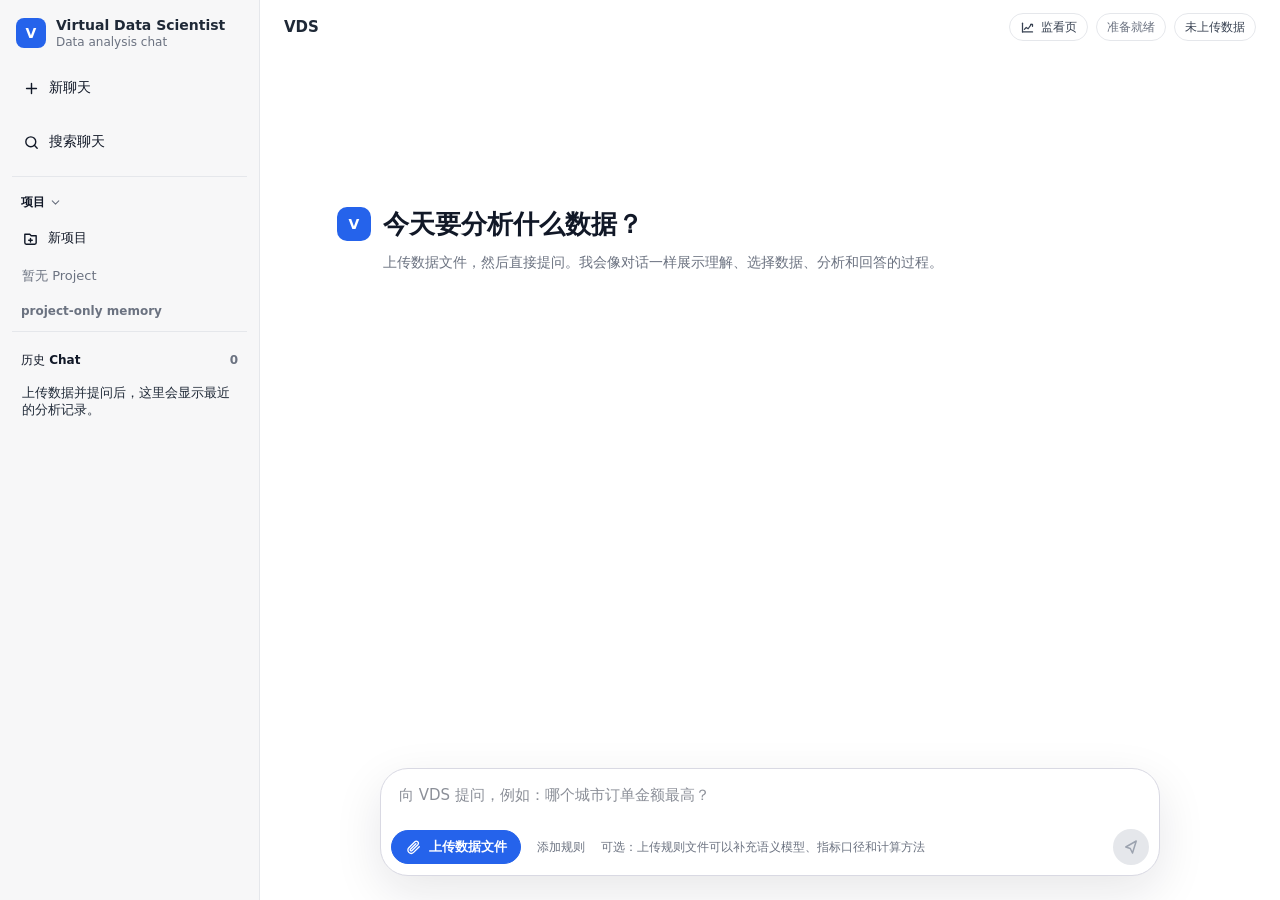
==== commit eed933d3: "checkpoint(vds): sync current dev work" ====
--- a/frontend/index.html
+++ b/frontend/index.html
@@ -5,10 +5,34 @@
     <meta name="viewport" content="width=device-width, initial-scale=1" />
     <title>Virtual Data Scientist Workbench</title>
     <link rel="icon" href="/frontend/favicon.svg" type="image/svg+xml" />
-    <link rel="stylesheet" href="/frontend/styles.css?v=20260526-project-move-default" />
+    <link rel="stylesheet" href="/frontend/styles.css?v=20260528-rule-upload-chain-v1" />
   </head>
   <body>
     <div id="context-menu" class="context-menu hidden" role="menu" aria-label="操作菜单"></div>
+    <div id="activity-backdrop" class="activity-backdrop hidden" aria-hidden="true"></div>
+    <div id="text-dialog" class="dialog-overlay hidden" role="dialog" aria-modal="true" aria-labelledby="text-dialog-title">
+      <form class="text-dialog-card">
+        <h2 id="text-dialog-title">名称</h2>
+        <label id="text-dialog-label" for="text-dialog-input">名称</label>
+        <input id="text-dialog-input" type="text" autocomplete="off" />
+        <div class="dialog-actions">
+          <button id="text-dialog-cancel" type="button">取消</button>
+          <button id="text-dialog-confirm" type="submit">确认</button>
+        </div>
+      </form>
+    </div>
+    <div id="chat-search-dialog" class="chat-search-dialog hidden" role="dialog" aria-modal="true" aria-label="搜索聊天">
+      <section class="chat-search-card">
+        <div class="chat-search-field">
+          <label class="visually-hidden" for="chat-search-input">搜索聊天</label>
+          <input id="chat-search-input" type="search" placeholder="搜索聊天..." autocomplete="off" spellcheck="false" />
+          <button id="chat-search-close-button" class="chat-search-close-button" type="button" aria-label="关闭搜索">
+            <svg viewBox="0 0 24 24" aria-hidden="true"><path d="M18 6 6 18"></path><path d="m6 6 12 12"></path></svg>
+          </button>
+        </div>
+        <div id="chat-search-results" class="chat-search-results" role="list" aria-label="聊天搜索结果"></div>
+      </section>
+    </div>
     <div class="app-shell">
       <aside class="sidebar" aria-label="历史 Chat">
         <div class="brand">
@@ -19,24 +43,31 @@
           </div>
         </div>
 
-        <button id="new-chat-button" class="new-chat-button" type="button" aria-label="新分析">
+        <button id="new-chat-button" class="new-chat-button" type="button" aria-label="新聊天">
           <svg viewBox="0 0 24 24" aria-hidden="true"><path d="M12 5v14M5 12h14" /></svg>
-          新分析
+          新聊天
         </button>
+        <button id="chat-search-button" class="new-chat-button chat-search-button" type="button" aria-haspopup="dialog" aria-controls="chat-search-dialog">
+          <svg viewBox="0 0 24 24" aria-hidden="true"><circle cx="11" cy="11" r="7"></circle><path d="m16 16 4 4"></path></svg>
+          搜索聊天
+        </button>
 
         <section class="project-panel" aria-labelledby="project-title">
-          <div class="project-header">
-            <h2 id="project-title">项目</h2>
-            <span id="project-count">0</span>
-          </div>
-          <button id="new-project-button" class="project-nav-button" type="button">
-            <svg viewBox="0 0 24 24" aria-hidden="true"><path d="M4 6h7l2 2h7v10a2 2 0 0 1-2 2H6a2 2 0 0 1-2-2Z"></path><path d="M12 12v5M9.5 14.5h5"></path></svg>
-            <span>新项目</span>
+          <button id="project-collapse-button" class="project-header-button" type="button" aria-expanded="true" aria-controls="project-section-body">
+            <span id="project-title">项目</span>
+            <svg class="project-collapse-icon" viewBox="0 0 24 24" aria-hidden="true"><path d="m9 18 6-6-6-6"></path></svg>
           </button>
-          <ol id="project-list" class="project-list" aria-label="项目列表">
-            <li class="project-empty">暂无 Project</li>
-          </ol>
-          <p id="project-summary" class="project-summary">project-only memory</p>
+          <span id="project-count" class="project-count hidden" aria-hidden="true">0</span>
+          <div id="project-section-body" class="project-section-body">
+            <button id="new-project-button" class="project-nav-button" type="button">
+              <svg viewBox="0 0 24 24" aria-hidden="true"><path d="M4 6h7l2 2h7v10a2 2 0 0 1-2 2H6a2 2 0 0 1-2-2Z"></path><path d="M12 12v5M9.5 14.5h5"></path></svg>
+              <span>新项目</span>
+            </button>
+            <ol id="project-list" class="project-list" aria-label="项目列表">
+              <li class="project-empty">暂无 Project</li>
+            </ol>
+            <p id="project-summary" class="project-summary">project-only memory</p>
+          </div>
         </section>
 
         <section class="history-panel" aria-labelledby="history-title">
@@ -54,13 +85,26 @@
         <header class="chat-topbar">
           <div>
             <h1>VDS</h1>
-            <p id="dataset-status">等待上传数据集</p>
+            <p id="dataset-status" class="hidden" aria-hidden="true"></p>
           </div>
           <div class="status-strip" aria-live="polite">
             <a class="monitor-link" href="/monitor" target="_blank" rel="noreferrer" title="打开监看页">
               <svg viewBox="0 0 24 24" aria-hidden="true"><path d="M4 19V5"></path><path d="M4 19h16"></path><path d="M7 15l3-3 3 2 5-7"></path><path d="M17 7h3v3"></path></svg>
               <span>监看页</span>
             </a>
+            <div id="file-status-wrap" class="file-status-wrap topbar-file-status hidden">
+              <div class="file-status" aria-live="polite">
+                <button id="file-summary" class="file-summary-button" type="button" disabled aria-expanded="false" aria-controls="file-panel">查看文件</button>
+                <span id="file-detail">未附加</span>
+              </div>
+              <section id="file-panel" class="file-panel hidden" aria-label="文件列表">
+                <div class="file-panel-header">
+                  <strong>文件</strong>
+                  <span id="file-panel-count">0</span>
+                </div>
+                <ul id="file-panel-list" class="file-panel-list"></ul>
+              </section>
+            </div>
             <span id="api-status" class="status-pill idle">准备就绪</span>
             <span id="dataset-chip" class="dataset-chip">未上传数据</span>
           </div>
@@ -87,8 +131,18 @@
                 </ol>
               </section>
               <section id="project-sources-panel" class="project-tab-panel hidden" role="tabpanel" aria-labelledby="project-tab-sources">
+                <input id="project-source-upload-input" class="visually-hidden" type="file" multiple accept=".csv,.xlsx,.xls,.json,.parquet,.arrow,.feather,.md,.txt,.yaml,.yml,.doc,.docx,.docm,.rtf,.odt,.pdf,.pages,.html,.htm" />
+                <button id="project-source-upload-dropzone" class="project-source-upload-dropzone" type="button">
+                  <span class="project-source-upload-icon" aria-hidden="true">
+                    <svg viewBox="0 0 24 24"><path d="M12 5v14M5 12h14"></path></svg>
+                  </span>
+                  <span class="project-source-upload-copy">
+                    <strong>添加源</strong>
+                    <span>上传本地文件或拖拽到这里</span>
+                  </span>
+                </button>
+                <p id="project-source-upload-status" class="project-source-upload-status hidden" aria-live="polite"></p>
                 <div class="project-source-group">
-                  <h3>文件和来源</h3>
                   <ol id="project-source-list" class="project-source-list">
                     <li class="project-home-empty">上传共享文件后会显示在这里。</li>
                   </ol>
@@ -166,14 +220,16 @@
               <section class="analysis-block process-panel" aria-labelledby="process-title">
                 <h2 id="process-title" class="visually-hidden">正在做什么</h2>
                 <div class="process-line">
-                  <p id="process-summary">提问后，我会用一行摘要说明当前正在处理什么。</p>
-                </div>
-                <details id="process-details" class="process-details">
-                  <summary>查看处理过程</summary>
-                  <ol id="process-timeline" class="process-timeline" aria-live="polite">
-                    <li class="muted-cell">提问后显示分析过程。</li>
-                  </ol>
-                </details>
+                  <details id="process-details" class="process-details">
+                    <summary aria-controls="activity-drawer" aria-haspopup="dialog" aria-expanded="false">
+                      <span class="thinking-elapsed">查看处理过程</span>
+                      <span id="process-summary" class="process-summary-text" aria-hidden="true"></span>
+                    </summary>
+                    <ol id="process-timeline" class="process-timeline" aria-live="polite">
+                      <li class="muted-cell">提问后显示分析过程。</li>
+                    </ol>
+                  </details>
+                </div>
               </section>
 
               <section class="analysis-block artifact-panel hidden" aria-labelledby="artifact-title">
@@ -182,12 +238,27 @@
                 </div>
                 <div class="artifact-list"></div>
               </section>
+
+              <details class="answer-source-panel hidden" aria-label="回答来源">
+                <summary class="answer-source-title">
+                  <span>来源</span>
+                  <span class="answer-source-count"></span>
+                </summary>
+                <ol class="answer-source-list"></ol>
+              </details>
+              <div class="message-actions" aria-label="回复操作">
+                <button class="copy-reply-button hidden" type="button" title="复制回复" aria-label="复制回复" data-tooltip="复制回复">
+                  <svg viewBox="0 0 24 24" aria-hidden="true"><path d="M8 8V6a2 2 0 0 1 2-2h8a2 2 0 0 1 2 2v8a2 2 0 0 1-2 2h-2"></path><path d="M6 8h8a2 2 0 0 1 2 2v8a2 2 0 0 1-2 2H6a2 2 0 0 1-2-2v-8a2 2 0 0 1 2-2Z"></path></svg>
+                </button>
+              </div>
+              <time class="message-meta" datetime=""></time>
             </div>
           </article>
         </section>
 
         <section class="composer-shell" aria-label="对话输入">
           <div class="composer">
+            <div id="composer-file-tray" class="composer-file-tray hidden" role="list" aria-label="已选择文件"></div>
             <div
               id="question-input"
               class="composer-input is-empty"
@@ -207,24 +278,17 @@
             ></div>
             <div class="composer-actions">
               <div class="upload-controls" aria-label="文件上传">
-                <input id="file-input" class="visually-hidden" type="file" multiple accept=".csv,.xlsx,.xls,.json,.parquet,.arrow,.feather,.md,.txt,.yaml,.yml" />
-                <label class="icon-button upload-pick-button" for="file-input" title="选择文件" aria-label="选择文件">
+                <input id="file-input" class="visually-hidden" type="file" multiple accept=".csv,.xlsx,.xls,.json,.parquet,.arrow,.feather,.md,.txt,.yaml,.yml,.doc,.docx,.docm,.rtf,.odt,.pdf,.pages,.html,.htm" />
+                <input id="rule-file-input" class="visually-hidden" type="file" multiple accept=".yaml,.yml,.json,.txt,.md,.doc,.docx,.docm,.rtf,.odt,.pdf,.pages,.html,.htm" />
+                <label class="button data-file-button upload-pick-button" for="file-input" title="上传数据文件" aria-label="上传数据文件">
                   <svg viewBox="0 0 24 24"><path d="m21.4 11.6-8.5 8.5a5 5 0 0 1-7.1-7.1l9-9a3.2 3.2 0 0 1 4.5 4.5l-9.1 9.1a1.5 1.5 0 0 1-2.1-2.1l8.3-8.3" /></svg>
+                  <span>上传数据文件</span>
                 </label>
+                <button id="rule-upload-button" class="rule-file-button" type="button" aria-describedby="rule-file-status" title="上传语义模型、指标口径或计算方法规则，后续分析会基于此规则">
+                  <span>添加规则</span>
+                </button>
+                <span id="rule-file-status" class="rule-file-status is-empty">可选：上传规则文件可以补充语义模型、指标口径和计算方法</span>
                 <button id="upload-button" class="button secondary upload-button" type="button" disabled>上传</button>
-                <div class="file-status-wrap">
-                  <div class="file-status" aria-live="polite">
-                    <button id="file-summary" class="file-summary-button" type="button" disabled aria-expanded="false" aria-controls="file-panel">选择文件</button>
-                    <span id="file-detail">数据和说明文件支持多选</span>
-                  </div>
-                  <section id="file-panel" class="file-panel hidden" aria-label="文件列表">
-                    <div class="file-panel-header">
-                      <strong>文件</strong>
-                      <span id="file-panel-count">0</span>
-                    </div>
-                    <ul id="file-panel-list" class="file-panel-list"></ul>
-                  </section>
-                </div>
               </div>
               <div class="controls-row">
                 <label>
@@ -251,8 +315,24 @@
             </div>
           </div>
         </section>
+
+        <aside id="activity-drawer" class="activity-drawer hidden" aria-hidden="true" aria-labelledby="activity-drawer-title">
+          <div class="activity-drawer-header">
+            <div>
+              <span id="activity-drawer-kicker">已思考</span>
+              <h2 id="activity-drawer-title">思考与执行链路</h2>
+            </div>
+            <button id="activity-drawer-close" class="icon-button" type="button" title="关闭活动详情" aria-label="关闭活动详情">
+              <svg viewBox="0 0 24 24" aria-hidden="true"><path d="M18 6 6 18"></path><path d="m6 6 12 12"></path></svg>
+            </button>
+          </div>
+          <p id="activity-drawer-summary" class="activity-drawer-summary">点击已思考后，这里显示本次思考过程、执行链路、工具调用和安全复现代码。</p>
+          <ol id="activity-drawer-list" class="activity-drawer-list">
+            <li class="activity-drawer-empty">暂无活动。</li>
+          </ol>
+        </aside>
       </main>
     </div>
-    <script src="/frontend/app.js?v=20260526-project-move-default" type="module"></script>
+    <script src="/frontend/app.js?v=20260528-rule-upload-chain-v1" type="module"></script>
   </body>
 </html>
--- a/frontend/styles.css
+++ b/frontend/styles.css
@@ -153,20 +153,52 @@
   padding: 10px 0;
 }
 
-.project-header {
+.project-header-button {
   display: flex;
-  align-items: center;
-  justify-content: space-between;
-  padding: 0 9px 5px;
-  color: var(--muted);
-}
-
-.project-header h2,
-.project-header span,
+  width: 100%;
+  min-height: 30px;
+  align-items: center;
+  justify-content: flex-start;
+  gap: 4px;
+  border: 0;
+  border-radius: 8px;
+  background: transparent;
+  color: #111827;
+  padding: 0 9px;
+  cursor: pointer;
+}
+
+.project-header-button:hover {
+  background: var(--sidebar-hover);
+}
+
+.project-header-button span,
 .project-summary {
   margin: 0;
   font-size: 12px;
-  font-weight: 560;
+  font-weight: 650;
+}
+
+.project-collapse-icon {
+  width: 13px;
+  height: 13px;
+  color: var(--muted);
+  transform: rotate(90deg);
+  transition: transform 120ms ease;
+}
+
+.project-panel.collapsed {
+  border-bottom: 0;
+  padding-bottom: 8px;
+}
+
+.project-panel.collapsed .project-collapse-icon {
+  transform: rotate(0deg);
+}
+
+.project-section-body {
+  display: grid;
+  gap: 4px;
 }
 
 .project-summary {
@@ -516,6 +548,228 @@
   color: #d92d20;
 }
 
+.dialog-overlay {
+  position: fixed;
+  inset: 0;
+  z-index: 120;
+  display: grid;
+  place-items: start center;
+  padding-top: min(16vh, 120px);
+  background: rgba(255, 255, 255, 0.62);
+  backdrop-filter: blur(2px);
+}
+
+.text-dialog-card {
+  display: grid;
+  width: min(420px, calc(100vw - 32px));
+  gap: 10px;
+  border: 1px solid var(--line);
+  border-radius: 16px;
+  padding: 16px;
+  background: #fff;
+  box-shadow: 0 24px 60px rgba(15, 23, 42, 0.18);
+}
+
+.text-dialog-card h2 {
+  margin: 0;
+  color: #111827;
+  font-size: 16px;
+  line-height: 1.3;
+}
+
+.text-dialog-card label {
+  color: var(--muted);
+  font-size: 13px;
+}
+
+.text-dialog-card input {
+  width: 100%;
+  height: 40px;
+  border: 1px solid var(--line-strong);
+  border-radius: 10px;
+  padding: 0 12px;
+  color: #111827;
+  font-size: 14px;
+  outline: none;
+}
+
+.text-dialog-card input:focus {
+  border-color: #9ca3af;
+  box-shadow: 0 0 0 3px rgba(107, 114, 128, 0.12);
+}
+
+.dialog-actions {
+  display: flex;
+  justify-content: flex-end;
+  gap: 8px;
+  margin-top: 4px;
+}
+
+.dialog-actions button {
+  min-width: 72px;
+  height: 36px;
+  border: 1px solid transparent;
+  border-radius: 10px;
+  padding: 0 14px;
+  font-size: 14px;
+  cursor: pointer;
+}
+
+#text-dialog-cancel {
+  background: #f4f4f5;
+  color: #111827;
+}
+
+#text-dialog-confirm {
+  background: #111827;
+  color: #fff;
+}
+
+.chat-search-dialog {
+  position: fixed;
+  inset: 0;
+  z-index: 130;
+  display: grid;
+  place-items: start center;
+  padding: 48px 16px 16px;
+  background: rgba(255, 255, 255, 0.58);
+  backdrop-filter: blur(3px);
+}
+
+.chat-search-card {
+  display: grid;
+  width: min(680px, calc(100vw - 32px));
+  max-height: min(78vh, 640px);
+  grid-template-rows: 72px minmax(0, 1fr);
+  overflow: hidden;
+  border: 1px solid var(--line-strong);
+  border-radius: 14px;
+  background: #fff;
+  box-shadow: 0 24px 70px rgba(15, 23, 42, 0.18);
+}
+
+.chat-search-field {
+  display: grid;
+  grid-template-columns: minmax(0, 1fr) 36px;
+  align-items: center;
+  gap: 8px;
+  border-bottom: 1px solid var(--line);
+  padding: 0 14px 0 22px;
+}
+
+.chat-search-field input {
+  width: 100%;
+  min-width: 0;
+  height: 44px;
+  border: 0;
+  background: transparent;
+  color: #111827;
+  font-size: 16px;
+  outline: none;
+}
+
+.chat-search-field input::placeholder {
+  color: #8b8f98;
+}
+
+.chat-search-close-button {
+  display: grid;
+  width: 36px;
+  height: 36px;
+  place-items: center;
+  border: 0;
+  border-radius: 9px;
+  background: transparent;
+  color: #8b8f98;
+  cursor: pointer;
+}
+
+.chat-search-close-button:hover,
+.chat-search-close-button:focus-visible {
+  background: #f4f4f5;
+  color: #111827;
+  outline: none;
+}
+
+.chat-search-results {
+  display: grid;
+  align-content: start;
+  gap: 2px;
+  min-height: 0;
+  overflow: auto;
+  padding: 8px;
+}
+
+.chat-search-new-chat,
+.chat-search-result {
+  display: flex;
+  width: 100%;
+  min-width: 0;
+  min-height: 44px;
+  align-items: center;
+  gap: 12px;
+  border: 0;
+  border-radius: 10px;
+  background: transparent;
+  color: #111827;
+  padding: 0 16px;
+  text-align: left;
+  cursor: pointer;
+}
+
+.chat-search-new-chat:hover,
+.chat-search-new-chat:focus-visible,
+.chat-search-result:hover,
+.chat-search-result:focus-visible,
+.chat-search-result.active {
+  background: #f4f4f5;
+  outline: none;
+}
+
+.chat-search-new-chat svg,
+.chat-search-result-icon svg {
+  width: 18px;
+  height: 18px;
+  flex: 0 0 auto;
+}
+
+.chat-search-new-chat span,
+.chat-search-result-title {
+  display: block;
+  min-width: 0;
+  overflow: hidden;
+  color: #111827;
+  font-size: 14px;
+  font-weight: 520;
+  line-height: 1.35;
+  text-overflow: ellipsis;
+  white-space: nowrap;
+}
+
+.chat-search-result-icon {
+  display: grid;
+  width: 18px;
+  height: 18px;
+  flex: 0 0 auto;
+  place-items: center;
+  color: #111827;
+}
+
+.chat-search-section-label,
+.chat-search-empty {
+  color: var(--muted);
+  font-size: 13px;
+}
+
+.chat-search-section-label {
+  padding: 12px 16px 6px;
+  font-weight: 560;
+}
+
+.chat-search-empty {
+  padding: 18px 16px;
+}
+
 .history-rename-input {
   display: block;
   width: 100%;
@@ -624,6 +878,7 @@
   align-items: center;
   justify-content: flex-end;
   gap: 8px;
+  position: relative;
 }
 
 .monitor-link {
@@ -739,6 +994,106 @@
 
 .message-content {
   min-width: 0;
+}
+
+.message-meta {
+  display: block;
+  margin-top: 10px;
+  color: #8b8f98;
+  font-size: 12px;
+  line-height: 1.35;
+}
+
+.message-meta:empty {
+  display: none;
+}
+
+.user-message .message-meta {
+  margin-top: 5px;
+  color: #6f747c;
+  text-align: right;
+}
+
+.message-actions {
+  display: flex;
+  min-height: 34px;
+  align-items: center;
+  gap: 6px;
+  margin-top: 8px;
+}
+
+.copy-reply-button {
+  position: relative;
+  display: grid;
+  width: 32px;
+  height: 32px;
+  place-items: center;
+  border: 1px solid transparent;
+  border-radius: 8px;
+  background: transparent;
+  color: #5f6368;
+  cursor: pointer;
+  transition: border-color 120ms ease, color 120ms ease, background 120ms ease;
+}
+
+.copy-reply-button:hover,
+.copy-reply-button:focus-visible {
+  border-color: #111827;
+  background: #fff;
+  color: #111827;
+  outline: none;
+}
+
+.copy-reply-button::after {
+  position: absolute;
+  top: calc(100% + 6px);
+  left: 50%;
+  z-index: 20;
+  border-radius: 7px;
+  background: #111;
+  color: #fff;
+  content: attr(data-tooltip);
+  font-size: 12px;
+  font-weight: 620;
+  line-height: 1;
+  opacity: 0;
+  padding: 7px 9px;
+  pointer-events: none;
+  transform: translateX(-50%) translateY(-2px);
+  transition: opacity 120ms ease, transform 120ms ease;
+  white-space: nowrap;
+}
+
+.copy-reply-button:hover::after,
+.copy-reply-button:focus-visible::after {
+  opacity: 1;
+  transform: translateX(-50%) translateY(0);
+}
+
+.copy-reply-button.copied {
+  border-color: #111827;
+  background: #fff;
+  color: #111827;
+}
+
+.copy-reply-button.selected {
+  border-color: #111827;
+  background: #fff;
+  color: #111827;
+}
+
+.copy-reply-button svg {
+  width: 18px;
+  height: 18px;
+}
+
+.clipboard-fallback {
+  position: fixed;
+  top: -9999px;
+  left: -9999px;
+  width: 1px;
+  height: 1px;
+  opacity: 0;
 }
 
 .message-kicker {
@@ -865,6 +1220,88 @@
   gap: 18px;
 }
 
+.project-source-upload-dropzone {
+  display: inline-grid;
+  width: fit-content;
+  min-height: 40px;
+  grid-template-columns: auto minmax(0, max-content);
+  align-items: center;
+  gap: 10px;
+  border: 0;
+  border-radius: 10px;
+  padding: 4px 10px;
+  background: transparent;
+  color: #111827;
+  text-align: left;
+  cursor: pointer;
+  transition:
+    border-color 0.16s ease,
+    background 0.16s ease,
+    box-shadow 0.16s ease;
+}
+
+.project-source-upload-dropzone:hover,
+.project-source-upload-dropzone:focus-visible,
+.project-source-upload-dropzone.drag-over {
+  background: #f4f4f5;
+  outline: none;
+}
+
+.project-source-upload-dropzone.uploading {
+  cursor: wait;
+  opacity: 0.72;
+}
+
+.project-source-upload-icon {
+  display: grid;
+  width: 28px;
+  height: 28px;
+  place-items: center;
+  border-radius: 8px;
+  background: transparent;
+  color: #111827;
+}
+
+.project-source-upload-icon svg {
+  width: 18px;
+  height: 18px;
+}
+
+.project-source-upload-copy {
+  display: flex;
+  min-width: 0;
+  align-items: center;
+}
+
+.project-source-upload-copy strong {
+  overflow: hidden;
+  font-size: 14px;
+  font-weight: 580;
+  line-height: 1.35;
+  text-overflow: ellipsis;
+  white-space: nowrap;
+}
+
+.project-source-upload-copy span {
+  display: none;
+}
+
+.project-source-upload-status {
+  margin: -6px 0 0;
+  padding: 0 2px;
+  color: var(--muted);
+  font-size: 13px;
+  line-height: 1.45;
+}
+
+.project-source-upload-status.ready {
+  color: var(--green);
+}
+
+.project-source-upload-status.error {
+  color: #d92d20;
+}
+
 .project-conversation-list,
 .project-source-list {
   display: grid;
@@ -876,11 +1313,25 @@
 .project-conversation-item,
 .project-source-item {
   display: grid;
+  grid-template-columns: 40px minmax(0, 1fr) 32px;
+  gap: 12px;
+  align-items: center;
+  border-top: 1px solid var(--line);
+  padding: 10px 12px;
+}
+
+.project-conversation-item {
   grid-template-columns: minmax(0, 1fr) 28px;
-  gap: 12px;
-  align-items: center;
-  border-top: 1px solid var(--line);
   padding: 13px 12px;
+}
+
+.project-source-item.dataset-group {
+  min-height: 66px;
+  background: #f4f4f5;
+}
+
+.project-source-item.file-source {
+  min-height: 64px;
 }
 
 .project-conversation-open {
@@ -914,6 +1365,42 @@
   line-height: 1.45;
 }
 
+.project-source-main {
+  display: grid;
+  min-width: 0;
+  gap: 2px;
+}
+
+.project-source-row-icon {
+  display: grid;
+  width: 40px;
+  height: 40px;
+  place-items: center;
+  border-radius: 9px;
+  background: #f4f4f5;
+  color: #111827;
+}
+
+.project-source-row-icon svg {
+  width: 20px;
+  height: 20px;
+}
+
+.project-source-row-icon.spreadsheet {
+  background: #25b84c;
+  color: #fff;
+}
+
+.project-source-row-icon.note,
+.project-source-row-icon.file {
+  background: #eceff3;
+  color: #374151;
+}
+
+.project-source-row-icon.folder {
+  background: transparent;
+}
+
 .project-source-group h3 {
   padding: 0 12px 4px;
 }
@@ -924,7 +1411,8 @@
 }
 
 .project-conversation-menu-button,
-.project-source-delete-button {
+.project-source-delete-button,
+.project-source-menu-button {
   display: grid;
   width: 28px;
   height: 28px;
@@ -937,13 +1425,15 @@
 }
 
 .project-conversation-menu-button:hover,
-.project-source-delete-button:hover {
+.project-source-delete-button:hover,
+.project-source-menu-button:hover {
   background: #f4f4f5;
   color: #111827;
 }
 
 .project-conversation-menu-button svg,
-.project-source-delete-button svg {
+.project-source-delete-button svg,
+.project-source-menu-button svg {
   width: 15px;
   height: 15px;
 }
@@ -1152,8 +1642,8 @@
 
 .chart-panel {
   display: grid;
-  gap: 8px;
-  min-height: 260px;
+  gap: 10px;
+  min-height: 300px;
   padding: 4px 0 8px;
   overflow: visible;
 }
@@ -1166,7 +1656,8 @@
 .chart-title {
   color: #374151;
   font-size: 13px;
-  font-weight: 620;
+  font-weight: 450;
+  line-height: 1.45;
 }
 
 .chart-svg {
@@ -1174,8 +1665,18 @@
   width: 100%;
   height: auto;
   max-height: none;
-  min-height: 230px;
+  min-height: 300px;
   overflow: visible;
+}
+
+.chart-svg text {
+  font-family: "Helvetica Neue", Arial, "PingFang SC", "Microsoft YaHei", sans-serif;
+  font-synthesis: none;
+  font-weight: 400 !important;
+  letter-spacing: 0;
+  stroke: none !important;
+  text-rendering: optimizeLegibility;
+  -webkit-font-smoothing: antialiased;
 }
 
 .chart-image {
@@ -1193,22 +1694,110 @@
   stroke-width: 1;
 }
 
+.grid-line {
+  stroke: #edf0f4;
+  stroke-width: 1;
+}
+
 .axis-label,
 .value-label {
-  fill: #6b7280;
+  fill: #1f2937;
   font-size: 11px;
+  font-weight: 400 !important;
+}
+
+.axis-title {
+  fill: #111827;
+  font-size: 11px;
+  font-weight: 400 !important;
 }
 
 .line-path {
   fill: none;
   stroke: var(--accent);
-  stroke-width: 3;
+  stroke-width: 1.8;
+  stroke-linecap: round;
+  stroke-linejoin: round;
 }
 
 .line-dot {
   fill: #fff;
   stroke: var(--accent);
-  stroke-width: 2;
+  stroke-width: 1.6;
+}
+
+.line-hit-area {
+  fill: transparent;
+  stroke: transparent;
+  pointer-events: all;
+}
+
+.chart-hit {
+  cursor: crosshair;
+  outline: none;
+  pointer-events: all;
+}
+
+.chart-hit * {
+  pointer-events: all;
+}
+
+.chart-hit:hover rect,
+.chart-hit:focus-visible rect,
+.chart-hit:focus rect,
+.chart-hit.is-active rect,
+.chart-hit:hover path,
+.chart-hit:focus-visible path,
+.chart-hit:focus path,
+.chart-hit.is-active path {
+  filter: brightness(0.96);
+}
+
+.chart-hover-guide {
+  opacity: 0;
+  stroke: #9ca3af;
+  stroke-dasharray: 4 4;
+  stroke-width: 1;
+  pointer-events: none;
+}
+
+.chart-hover-card {
+  opacity: 0;
+  pointer-events: none;
+  transition: opacity 120ms ease;
+}
+
+.chart-hit:hover .chart-hover-card,
+.chart-hit:focus-visible .chart-hover-card,
+.chart-hit:focus .chart-hover-card,
+.chart-hit.is-active .chart-hover-card,
+.chart-hit:hover .chart-hover-guide,
+.chart-hit:focus-visible .chart-hover-guide,
+.chart-hit:focus .chart-hover-guide,
+.chart-hit.is-active .chart-hover-guide {
+  opacity: 1;
+}
+
+.chart-tooltip-bg {
+  fill: rgba(17, 24, 39, 0.94);
+  stroke: rgba(255, 255, 255, 0.2);
+}
+
+.chart-tooltip-label {
+  fill: #d1d5db;
+  font-size: 12px;
+}
+
+.chart-tooltip-value {
+  fill: #fff;
+  font-size: 13px;
+  font-weight: 400;
+}
+
+.chart-legend-label {
+  fill: #1f2937;
+  font-size: 11px;
+  font-weight: 400;
 }
 
 .kpi-value {
@@ -1229,6 +1818,25 @@
   flex-wrap: wrap;
   gap: 18px;
   align-items: center;
+}
+
+.pie-svg {
+  display: block;
+  width: min(320px, 100%);
+  height: auto;
+}
+
+.pie-slice path {
+  transition: transform 120ms ease, filter 120ms ease;
+  transform-box: fill-box;
+  transform-origin: center;
+}
+
+.pie-slice:hover path,
+.pie-slice:focus-visible path,
+.pie-slice:focus path,
+.pie-slice.is-active path {
+  transform: scale(1.02);
 }
 
 .pie-shape {
@@ -1286,35 +1894,28 @@
   line-height: 1.62;
 }
 
-.insight-card {
-  display: grid;
-  gap: 5px;
-  border: 1px solid #e5e7eb;
-  border-radius: 8px;
-  padding: 10px 12px;
-  background: #fbfbfc;
-}
-
-.insight-card strong {
-  width: fit-content;
-  border-radius: 999px;
-  padding: 2px 7px;
-  background: #eef2ff;
-  color: #3730a3;
-  font-size: 12px;
-}
-
-.insight-card p {
+.insight-summary p {
   margin: 0;
-  color: #1f2937;
-  font-size: 13px;
-  line-height: 1.48;
-}
-
-.insight-card span {
-  color: #6b7280;
-  font-size: 12px;
-  line-height: 1.45;
+}
+
+.insight-summary p + p {
+  margin-top: 10px;
+}
+
+.insight-summary strong {
+  color: #111827;
+  font-weight: 680;
+}
+
+.insight-panel .compact-list {
+  gap: 0;
+  margin-top: 10px;
+  border-top: 1px solid #edf0f4;
+  padding: 8px 0 0;
+}
+
+.insight-panel .compact-list:empty {
+  display: none;
 }
 
 .artifact-list {
@@ -1361,6 +1962,8 @@
 }
 
 .artifact-card pre {
+  width: 100%;
+  min-width: 0;
   max-height: 240px;
   margin: 9px 0 0;
   overflow: auto;
@@ -1374,8 +1977,11 @@
 }
 
 .artifact-card code {
+  display: block;
   font-family: ui-monospace, SFMono-Regular, Menlo, Monaco, Consolas, "Liberation Mono", monospace;
-  white-space: pre;
+  white-space: pre-wrap;
+  overflow-wrap: anywhere;
+  word-break: normal;
 }
 
 .artifact-card small {
@@ -1383,12 +1989,113 @@
   margin-top: 8px;
 }
 
+.answer-source-panel {
+  display: block;
+  border-top: 1px solid #eceff3;
+  padding-top: 12px;
+}
+
+.answer-source-title {
+  width: fit-content;
+  color: #6b7280;
+  font-size: 12px;
+  font-weight: 640;
+  line-height: 1.3;
+  cursor: pointer;
+  user-select: none;
+}
+
+.answer-source-title::marker {
+  color: #9ca3af;
+}
+
+.answer-source-count {
+  margin-left: 8px;
+  color: #9ca3af;
+  font-weight: 520;
+}
+
+.answer-source-list {
+  display: flex;
+  min-width: 0;
+  flex-wrap: wrap;
+  gap: 8px;
+  margin: 8px 0 0;
+  padding: 0;
+  list-style: none;
+}
+
+.answer-source-list li {
+  display: grid;
+  max-width: min(100%, 360px);
+  min-width: 220px;
+  grid-template-columns: 28px minmax(0, 1fr);
+  align-items: center;
+  gap: 8px;
+  border: 1px solid #e5e7eb;
+  border-radius: 8px;
+  padding: 7px 9px;
+  background: #fbfbfc;
+}
+
+.answer-source-icon {
+  display: grid;
+  width: 28px;
+  height: 28px;
+  place-items: center;
+  border-radius: 8px;
+  background: #f1f5f9;
+  color: #475569;
+}
+
+.answer-source-icon.spreadsheet {
+  background: rgba(21, 128, 61, 0.09);
+  color: var(--green);
+}
+
+.answer-source-icon.note {
+  background: rgba(37, 99, 235, 0.08);
+  color: var(--accent);
+}
+
+.answer-source-icon svg {
+  width: 16px;
+  height: 16px;
+}
+
+.answer-source-copy {
+  display: grid;
+  min-width: 0;
+  gap: 2px;
+}
+
+.answer-source-copy strong,
+.answer-source-copy span {
+  min-width: 0;
+  overflow: hidden;
+  text-overflow: ellipsis;
+  white-space: nowrap;
+}
+
+.answer-source-copy strong {
+  color: #111827;
+  font-size: 13px;
+  font-weight: 620;
+}
+
+.answer-source-copy span {
+  color: var(--muted);
+  font-size: 12px;
+  line-height: 1.3;
+}
+
 .process-header h2 + p {
   margin-top: 4px;
 }
 
 .assistant-message.thinking-only .result-panel,
-.assistant-message.thinking-only .insight-panel {
+.assistant-message.thinking-only .insight-panel,
+.assistant-message.thinking-only .answer-source-panel {
   display: none;
 }
 
@@ -1398,37 +2105,65 @@
 
 .process-line {
   display: flex;
-  align-items: center;
+  align-items: flex-start;
   gap: 8px;
   min-height: 22px;
 }
 
-#process-summary {
-  color: #7a7f89;
-  font-size: 13px;
-  line-height: 1.45;
+#process-summary,
+.process-summary-text {
+  display: none;
+  min-width: 0;
+  overflow: hidden;
+  color: #8b8f98;
+  font-size: 12px;
+  line-height: 1.4;
+  text-overflow: ellipsis;
+  white-space: nowrap;
+}
+
+.process-details.has-live-summary #process-summary,
+.process-details.has-live-summary .process-summary-text {
+  display: inline;
 }
 
 .process-details {
-  margin-top: 6px;
-  padding-left: 15px;
+  flex: 1 1 auto;
+  min-width: 0;
+  margin-top: 0;
+  padding-left: 0;
 }
 
 .process-details summary {
-  width: fit-content;
+  width: 100%;
+  min-width: 0;
+  overflow: hidden;
   color: #8b8f98;
   font-size: 12px;
   line-height: 1.35;
+  text-overflow: ellipsis;
+  white-space: nowrap;
   cursor: pointer;
   user-select: none;
 }
 
+.thinking-elapsed {
+  margin-right: 8px;
+  color: #8b8f98;
+}
+
 .process-details summary:hover {
   color: var(--accent);
 }
 
 .process-details[open] summary {
   color: var(--accent);
+  white-space: normal;
+}
+
+.process-details[open] #process-summary,
+.process-details[open] .process-summary-text {
+  white-space: normal;
 }
 
 .process-timeline li {
@@ -1437,6 +2172,10 @@
   color: var(--muted);
   font-size: 12px;
   line-height: 1.5;
+}
+
+.process-timeline {
+  display: none;
 }
 
 .process-timeline strong {
@@ -1471,6 +2210,339 @@
   color: #92400e;
 }
 
+.activity-backdrop {
+  position: fixed;
+  inset: 0;
+  z-index: 80;
+  background: rgba(17, 24, 39, 0.18);
+}
+
+.activity-drawer {
+  position: fixed;
+  top: 0;
+  right: 0;
+  z-index: 90;
+  display: grid;
+  width: min(430px, calc(100vw - 280px));
+  height: 100vh;
+  grid-template-rows: auto auto minmax(0, 1fr);
+  border-left: 1px solid var(--line);
+  background: #fff;
+  box-shadow: -18px 0 42px rgba(15, 23, 42, 0.12);
+}
+
+.activity-drawer.hidden,
+.activity-backdrop.hidden {
+  display: none;
+}
+
+.activity-drawer-header {
+  display: flex;
+  align-items: center;
+  justify-content: space-between;
+  gap: 16px;
+  border-bottom: 1px solid #eef0f3;
+  padding: 16px 18px 12px;
+}
+
+.activity-drawer-header span {
+  display: block;
+  color: #6b7280;
+  font-size: 12px;
+  font-weight: 620;
+  line-height: 1.3;
+}
+
+.activity-drawer-header h2 {
+  margin: 3px 0 0;
+  color: #111827;
+  font-size: 18px;
+  font-weight: 680;
+  line-height: 1.25;
+}
+
+.activity-drawer-summary {
+  margin: 0;
+  border-bottom: 1px solid #f1f2f4;
+  padding: 11px 18px;
+  color: #6b7280;
+  font-size: 13px;
+  line-height: 1.45;
+}
+
+.activity-drawer-list {
+  display: grid;
+  align-content: start;
+  gap: 0;
+  min-height: 0;
+  margin: 0;
+  padding: 14px 18px 26px;
+  overflow: auto;
+  list-style: none;
+}
+
+.activity-drawer-empty {
+  border: 1px dashed #d7dbe2;
+  border-radius: 8px;
+  padding: 14px;
+  color: var(--muted);
+  font-size: 13px;
+}
+
+.activity-drawer-section {
+  display: grid;
+  gap: 10px;
+}
+
+.activity-drawer-section + .activity-drawer-section {
+  margin-top: 14px;
+  border-top: 1px solid #eef0f3;
+  padding-top: 14px;
+}
+
+.activity-drawer-section h3 {
+  margin: 0;
+  color: #111827;
+  font-size: 14px;
+  font-weight: 680;
+  line-height: 1.35;
+}
+
+.activity-section-list {
+  display: grid;
+  gap: 0;
+  margin: 0;
+  padding: 0;
+  list-style: none;
+}
+
+.activity-node {
+  position: relative;
+  display: grid;
+  grid-template-columns: 22px minmax(0, 1fr);
+  gap: 10px;
+  padding: 0 0 16px;
+}
+
+.activity-node::before {
+  position: absolute;
+  top: 18px;
+  bottom: -1px;
+  left: 7px;
+  width: 1px;
+  background: #e5e7eb;
+  content: "";
+}
+
+.activity-node:last-child::before {
+  display: none;
+}
+
+.activity-node-marker {
+  position: relative;
+  z-index: 1;
+  width: 15px;
+  height: 15px;
+  margin-top: 3px;
+  border: 2px solid #9ca3af;
+  border-radius: 50%;
+  background: #fff;
+}
+
+.activity-node.completed .activity-node-marker {
+  border-color: var(--green);
+  background: rgba(21, 128, 61, 0.08);
+}
+
+.activity-node.active .activity-node-marker {
+  border-color: var(--accent);
+  background: rgba(37, 99, 235, 0.08);
+}
+
+.activity-node.failed .activity-node-marker {
+  border-color: var(--red);
+  background: rgba(180, 35, 24, 0.08);
+}
+
+.activity-node article {
+  display: grid;
+  min-width: 0;
+  gap: 8px;
+  border: 1px solid #e7e9ee;
+  border-radius: 8px;
+  padding: 10px;
+  background: #fff;
+}
+
+.activity-node.active article {
+  border-color: rgba(37, 99, 235, 0.24);
+  background: rgba(37, 99, 235, 0.035);
+}
+
+.activity-node.failed article {
+  border-color: rgba(180, 35, 24, 0.24);
+  background: rgba(180, 35, 24, 0.035);
+}
+
+.activity-node-header {
+  display: flex;
+  justify-content: space-between;
+  gap: 10px;
+}
+
+.activity-node-header span,
+.activity-node-header em,
+.activity-node small {
+  color: #7a7f89;
+  font-size: 11px;
+  font-style: normal;
+  line-height: 1.3;
+}
+
+.activity-node-header strong {
+  display: block;
+  margin-top: 2px;
+  color: #111827;
+  font-size: 13px;
+  font-weight: 650;
+  line-height: 1.35;
+}
+
+.activity-node-summary,
+.activity-tool-row p,
+.activity-artifact-card p,
+.activity-artifact-card small {
+  margin: 0;
+  color: #5f6672;
+  font-size: 12px;
+  line-height: 1.45;
+  word-break: break-word;
+}
+
+.activity-node-transfer {
+  display: grid;
+  grid-template-columns: repeat(3, minmax(0, 1fr));
+  gap: 6px;
+}
+
+.activity-node-transfer span {
+  min-width: 0;
+  overflow: hidden;
+  border: 1px solid #e1e6ef;
+  border-radius: 7px;
+  padding: 5px 7px;
+  background: #f8fafc;
+  color: #53606f;
+  font-size: 11px;
+  line-height: 1.35;
+  text-overflow: ellipsis;
+  white-space: nowrap;
+}
+
+.activity-node-columns {
+  display: grid;
+  grid-template-columns: repeat(3, minmax(0, 1fr));
+  gap: 8px;
+}
+
+.activity-node-box {
+  min-width: 0;
+  border: 1px solid #e1e6ef;
+  border-radius: 8px;
+  padding: 8px;
+  background: #fbfcfe;
+}
+
+.activity-node-box h4 {
+  margin: 0 0 5px;
+  color: #1f2937;
+  font-size: 11px;
+  font-weight: 650;
+  line-height: 1.3;
+}
+
+.activity-node-box ul {
+  display: grid;
+  gap: 4px;
+  margin: 0;
+  padding-left: 14px;
+}
+
+.activity-node-box li,
+.activity-node-box p,
+.activity-node-note {
+  margin: 0;
+  color: #53606f;
+  font-size: 11px;
+  line-height: 1.45;
+  overflow-wrap: anywhere;
+}
+
+.activity-node-note {
+  border-left: 2px solid rgba(37, 99, 235, 0.28);
+  padding-left: 8px;
+}
+
+.activity-action-list {
+  display: grid;
+  gap: 4px;
+  margin: 0;
+  padding-left: 16px;
+  color: #374151;
+  font-size: 12px;
+  line-height: 1.45;
+}
+
+.activity-tool-list,
+.activity-artifact-list {
+  display: grid;
+  gap: 8px;
+}
+
+.activity-tool-row,
+.activity-artifact-card {
+  display: grid;
+  gap: 6px;
+  border: 1px solid #e5e7eb;
+  border-radius: 8px;
+  padding: 8px;
+  background: #fbfbfc;
+}
+
+.activity-tool-row strong {
+  color: #111827;
+  font-size: 12px;
+  font-weight: 650;
+}
+
+.activity-tool-row span {
+  color: #6b7280;
+  font-size: 11px;
+}
+
+.activity-artifact-card pre {
+  width: 100%;
+  min-width: 0;
+  max-height: 260px;
+  margin: 0;
+  overflow: auto;
+  border: 1px solid #e5e7eb;
+  border-radius: 7px;
+  padding: 10px;
+  background: #111827;
+  color: #f9fafb;
+  font-size: 12px;
+  line-height: 1.5;
+}
+
+.activity-artifact-card code {
+  display: block;
+  font-family: ui-monospace, SFMono-Regular, Menlo, Monaco, Consolas, "Liberation Mono", monospace;
+  white-space: pre-wrap;
+  overflow-wrap: anywhere;
+  word-break: normal;
+}
+
 .composer-shell {
   padding: 12px 24px 24px;
   background: linear-gradient(180deg, rgba(255, 255, 255, 0), #fff 34%);
@@ -1488,6 +2560,126 @@
 .composer:focus-within {
   border-color: #b8bbc7;
   box-shadow: 0 18px 50px rgba(15, 23, 42, 0.12);
+}
+
+.composer.has-files {
+  display: grid;
+  grid-template-columns: 34px auto minmax(180px, 1fr) 36px;
+  align-items: center;
+  column-gap: 8px;
+  row-gap: 8px;
+  padding: 10px 10px 8px;
+}
+
+.composer.has-files .composer-file-tray {
+  grid-column: 1 / -1;
+}
+
+.composer.has-files .composer-input {
+  grid-row: 2;
+  grid-column: 3;
+  min-height: 36px;
+  max-height: 92px;
+  border-left: 1px solid #d1d5db;
+  padding: 6px 10px 6px 12px;
+  color: #111827;
+  font-size: 15px;
+  line-height: 1.45;
+}
+
+.composer.has-files .composer-input.is-empty::before {
+  color: #6b7280;
+  font-weight: 450;
+  -webkit-text-fill-color: #6b7280;
+}
+
+.composer.has-files .composer-actions {
+  display: contents;
+}
+
+.composer.has-files .upload-controls {
+  display: contents;
+}
+
+.composer.has-files .button.primary {
+  grid-row: 2;
+  grid-column: 4;
+  margin-right: 0;
+}
+
+.composer-file-tray {
+  display: flex;
+  gap: 8px;
+  overflow-x: auto;
+  padding: 0;
+  scrollbar-width: none;
+}
+
+.composer-file-tray::-webkit-scrollbar {
+  display: none;
+}
+
+.composer-file-card {
+  display: inline-flex;
+  min-width: 190px;
+  max-width: 250px;
+  flex: 0 0 min(250px, calc((100% - 16px) / 3));
+  align-items: center;
+  gap: 10px;
+  border: 1px solid #e5e7eb;
+  border-radius: 12px;
+  padding: 8px 10px;
+  background: #fff;
+  color: #111827;
+  cursor: default;
+  text-align: left;
+}
+
+.composer-file-card:hover {
+  border-color: #d1d5db;
+  background: #fafafa;
+}
+
+.composer-file-icon {
+  position: relative;
+  width: 40px;
+  height: 40px;
+  flex: 0 0 auto;
+  border-radius: 9px;
+  background: #31b957;
+}
+
+.composer-file-icon::after {
+  content: "";
+  position: absolute;
+  inset: 9px;
+  border: 2px solid rgba(255, 255, 255, 0.72);
+  border-radius: 50%;
+}
+
+.composer-file-copy {
+  display: grid;
+  min-width: 0;
+  gap: 2px;
+}
+
+.composer-file-copy strong,
+.composer-file-copy span {
+  min-width: 0;
+  overflow: hidden;
+  text-overflow: ellipsis;
+  white-space: nowrap;
+}
+
+.composer-file-copy strong {
+  color: #111827;
+  font-size: 13px;
+  font-weight: 650;
+}
+
+.composer-file-copy span {
+  color: #6b7280;
+  font-size: 12px;
 }
 
 .composer-input {
@@ -1557,6 +2749,7 @@
   display: flex;
   min-width: 0;
   flex: 1 1 auto;
+  flex-wrap: wrap;
   align-items: center;
   gap: 8px;
 }
@@ -1564,6 +2757,11 @@
 .file-status-wrap {
   position: relative;
   min-width: 0;
+}
+
+.topbar-file-status {
+  flex: 0 1 auto;
+  max-width: min(230px, 24vw);
 }
 
 .visually-hidden {
@@ -1597,6 +2795,152 @@
   display: none;
 }
 
+.data-file-button {
+  min-height: 34px;
+  flex: 0 0 auto;
+  border-color: var(--accent);
+  background: var(--accent);
+  color: #fff;
+  font-weight: 640;
+}
+
+.data-file-button::before {
+  content: none;
+}
+
+.data-file-button:hover {
+  border-color: var(--accent-dark);
+  background: var(--accent-dark);
+}
+
+.data-file-button svg {
+  width: 16px;
+  height: 16px;
+}
+
+.composer.has-files .data-file-button {
+  grid-row: 2;
+  grid-column: 1;
+  width: 34px;
+  height: 34px;
+  min-height: 34px;
+  border-color: transparent;
+  padding: 0;
+  background: transparent;
+  color: #374151;
+  font-size: 0;
+}
+
+.composer.has-files .data-file-button:hover {
+  border-color: transparent;
+  background: #f3f4f6;
+  color: #111827;
+}
+
+.composer.has-files .data-file-button svg,
+.composer.has-files .data-file-button span {
+  display: none;
+}
+
+.composer.has-files .data-file-button::before {
+  content: "+";
+  font-size: 25px;
+  font-weight: 300;
+  line-height: 1;
+}
+
+.composer.has-files .rule-file-button {
+  grid-row: 2;
+  grid-column: 2;
+  min-height: 32px;
+  border: 1px solid #e5e7eb;
+  padding: 5px 10px;
+  background: #fff;
+  color: #4b5563;
+  font-weight: 560;
+  white-space: nowrap;
+}
+
+.composer.has-files .rule-file-button:hover {
+  border-color: #d1d5db;
+  background: #f9fafb;
+  color: #111827;
+}
+
+.rule-file-button {
+  display: inline-flex;
+  min-height: 30px;
+  flex: 0 0 auto;
+  align-items: center;
+  justify-content: center;
+  gap: 5px;
+  border: 0;
+  border-radius: 999px;
+  padding: 5px 8px;
+  background: transparent;
+  color: #6b7280;
+  font-size: 12px;
+  font-weight: 540;
+  cursor: pointer;
+}
+
+.rule-file-button:hover {
+  background: #f3f4f6;
+  color: #374151;
+}
+
+.rule-file-status {
+  min-width: 0;
+  max-width: 360px;
+  overflow: hidden;
+  color: #6b7280;
+  font-size: 12px;
+  line-height: 1.2;
+  text-overflow: ellipsis;
+  white-space: nowrap;
+}
+
+.rule-file-status.is-pending,
+.rule-file-status.is-ready {
+  max-width: min(460px, 100%);
+  overflow: visible;
+  text-overflow: clip;
+  white-space: normal;
+}
+
+.rule-file-status.is-pending {
+  color: #92400e;
+}
+
+.rule-file-status.is-ready {
+  color: #166534;
+}
+
+.rule-file-status.is-error {
+  display: block;
+  flex: 1 0 100%;
+  max-width: none;
+  border: 1px solid #fecaca;
+  border-radius: 10px;
+  padding: 8px 10px;
+  background: #fff1f2;
+  color: #991b1b;
+  font-weight: 560;
+  line-height: 1.35;
+  overflow: visible;
+  text-overflow: clip;
+  white-space: normal;
+}
+
+.composer.has-files .rule-file-status {
+  grid-row: 3;
+  grid-column: 1 / -1;
+}
+
+.composer.has-files .rule-file-status.is-empty {
+  display: none;
+}
+
 .file-status {
   display: flex;
   min-width: 0;
@@ -1616,6 +2960,7 @@
   padding: 0;
   background: transparent;
   color: #374151;
+  font-size: 12px;
   font-weight: 540;
   text-overflow: ellipsis;
   white-space: nowrap;
@@ -1636,6 +2981,27 @@
   overflow: hidden;
   text-overflow: ellipsis;
   white-space: nowrap;
+}
+
+.topbar-file-status .file-status {
+  min-height: 28px;
+  gap: 6px;
+  border: 1px solid var(--line);
+  border-radius: 999px;
+  padding: 4px 10px;
+  background: #fff;
+}
+
+.topbar-file-status .file-summary-button {
+  max-width: none;
+  color: #1f2937;
+  font-weight: 620;
+}
+
+.topbar-file-status #file-detail {
+  max-width: 92px;
+  color: #6b7280;
+  font-size: 11px;
 }
 
 .file-panel {
@@ -1650,6 +3016,13 @@
   border-radius: 12px;
   background: #fff;
   box-shadow: var(--shadow-soft);
+}
+
+.topbar-file-status .file-panel {
+  right: 0;
+  left: auto;
+  top: calc(100% + 8px);
+  bottom: auto;
 }
 
 .file-panel-header {
@@ -2628,6 +4001,11 @@
     padding: 12px;
   }
 
+  .chat-topbar,
+  .status-strip {
+    flex-wrap: wrap;
+  }
+
   .project-home {
     padding: 48px 16px 24px;
   }
@@ -2645,9 +4023,56 @@
     flex-basis: 100%;
   }
 
+  .composer.has-files .upload-controls {
+    flex-basis: auto;
+  }
+
+  .composer.has-files .rule-file-button {
+    display: none;
+  }
+
+  .composer.has-files {
+    grid-template-columns: 34px minmax(0, 1fr) 36px;
+  }
+
+  .composer.has-files .composer-input {
+    grid-column: 2;
+  }
+
+  .composer.has-files .button.primary {
+    grid-column: 3;
+  }
+
+  .composer-file-card {
+    min-width: 210px;
+    flex-basis: min(250px, calc(100vw - 56px));
+  }
+
+  .rule-file-status {
+    flex: 1 1 100%;
+    max-width: 100%;
+    white-space: normal;
+  }
+
+  .topbar-file-status {
+    max-width: 100%;
+  }
+
+  .file-status {
+    flex-wrap: wrap;
+  }
+
+  .file-status span {
+    white-space: normal;
+  }
+
   .monitor-panel {
     width: 100vw;
     min-width: 0;
+  }
+
+  .activity-drawer {
+    width: min(100vw, 430px);
   }
 
   .monitor-grid {
@@ -2678,6 +4103,11 @@
     grid-template-columns: 1fr;
   }
 
+  .activity-node-transfer,
+  .activity-node-columns {
+    grid-template-columns: 1fr;
+  }
+
   .monitor-link span {
     display: none;
   }
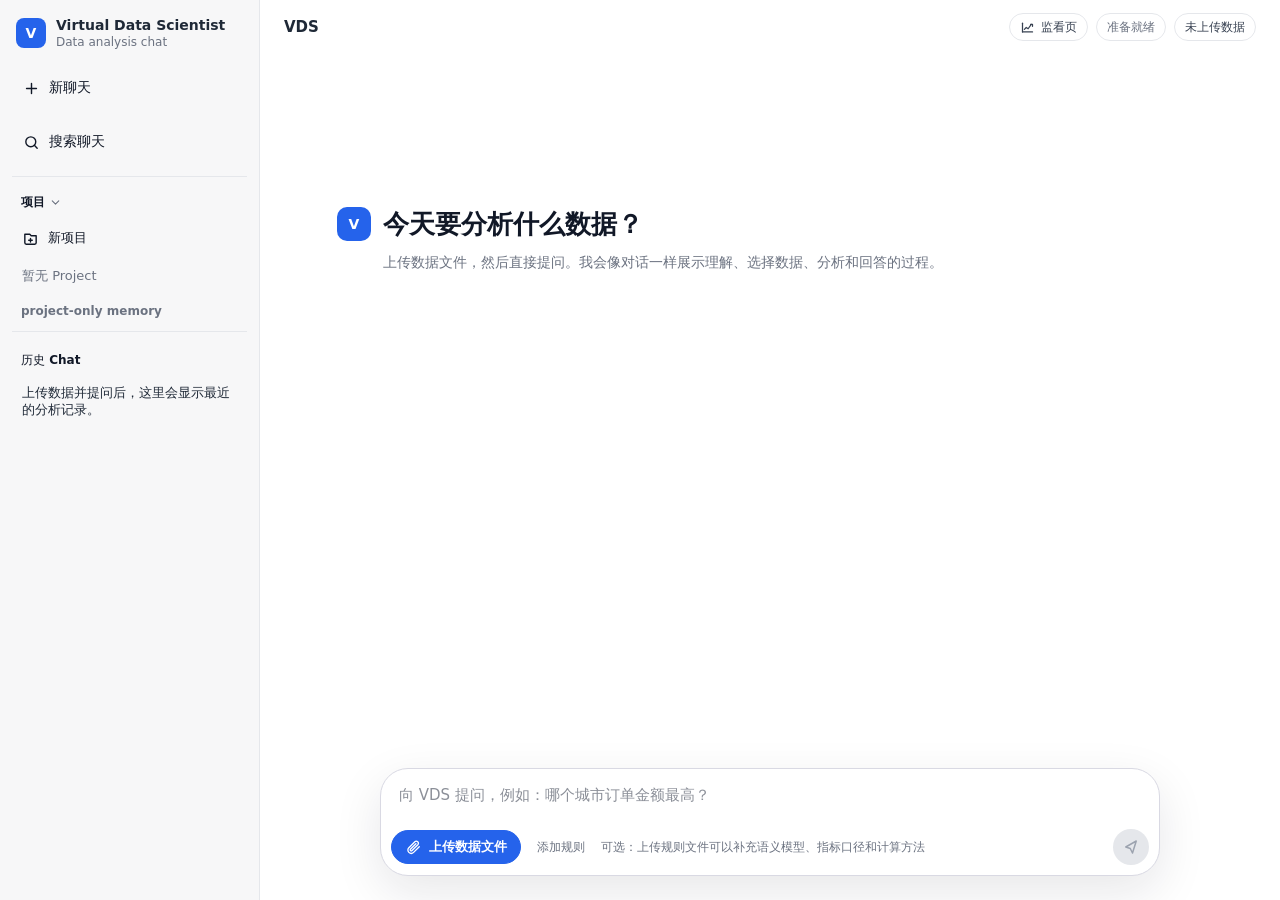
==== commit 3dd025a4: "fix(vds): align history header markup" ====
--- a/frontend/index.html
+++ b/frontend/index.html
@@ -73,7 +73,6 @@
         <section class="history-panel" aria-labelledby="history-title">
           <div class="history-header">
             <h2 id="history-title">历史 Chat</h2>
-            <span id="history-count">0</span>
           </div>
           <ol id="run-history" class="run-history">
             <li class="history-empty">上传数据并提问后，这里会显示最近的分析记录。</li>
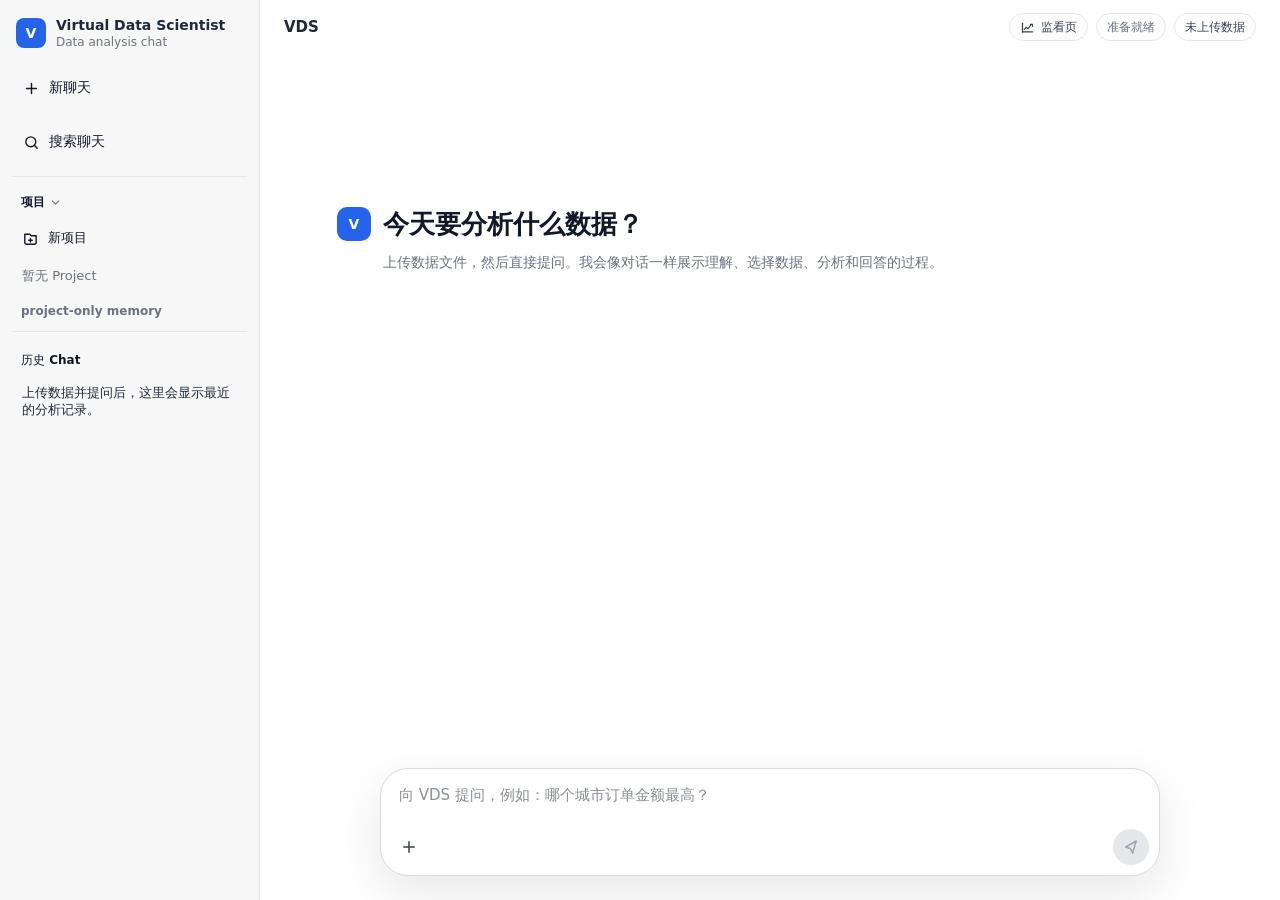
==== commit 1e01a142: "fix(vds): harden file semantics and upload workflow" ====
--- a/frontend/index.html
+++ b/frontend/index.html
@@ -246,6 +246,18 @@
                 <ol class="answer-source-list"></ol>
               </details>
               <div class="message-actions" aria-label="回复操作">
+                <button class="save-response-button message-action-button hidden" type="button" title="保存到 Project" aria-label="保存到 Project" data-tooltip="保存到 Project">
+                  <svg viewBox="0 0 24 24" aria-hidden="true"><path d="M19 21H5a2 2 0 0 1-2-2V5a2 2 0 0 1 2-2h11l5 5v11a2 2 0 0 1-2 2Z"></path><path d="M17 21v-8H7v8"></path><path d="M7 3v5h8"></path></svg>
+                </button>
+                <button class="download-artifacts-button message-action-button hidden" type="button" title="下载产物" aria-label="下载产物" data-tooltip="下载产物">
+                  <svg viewBox="0 0 24 24" aria-hidden="true"><path d="M12 3v12"></path><path d="m7 10 5 5 5-5"></path><path d="M5 21h14"></path></svg>
+                </button>
+                <button class="cancel-run-button message-action-button hidden" type="button" title="取消运行" aria-label="取消运行" data-tooltip="取消运行">
+                  <svg viewBox="0 0 24 24" aria-hidden="true"><path d="M18 6 6 18"></path><path d="m6 6 12 12"></path></svg>
+                </button>
+                <button class="retry-run-button message-action-button hidden" type="button" title="重试" aria-label="重试" data-tooltip="重试">
+                  <svg viewBox="0 0 24 24" aria-hidden="true"><path d="M3 12a9 9 0 1 0 3-6.7"></path><path d="M3 4v5h5"></path></svg>
+                </button>
                 <button class="copy-reply-button hidden" type="button" title="复制回复" aria-label="复制回复" data-tooltip="复制回复">
                   <svg viewBox="0 0 24 24" aria-hidden="true"><path d="M8 8V6a2 2 0 0 1 2-2h8a2 2 0 0 1 2 2v8a2 2 0 0 1-2 2h-2"></path><path d="M6 8h8a2 2 0 0 1 2 2v8a2 2 0 0 1-2 2H6a2 2 0 0 1-2-2v-8a2 2 0 0 1 2-2Z"></path></svg>
                 </button>
@@ -278,15 +290,10 @@
             <div class="composer-actions">
               <div class="upload-controls" aria-label="文件上传">
                 <input id="file-input" class="visually-hidden" type="file" multiple accept=".csv,.xlsx,.xls,.json,.parquet,.arrow,.feather,.md,.txt,.yaml,.yml,.doc,.docx,.docm,.rtf,.odt,.pdf,.pages,.html,.htm" />
-                <input id="rule-file-input" class="visually-hidden" type="file" multiple accept=".yaml,.yml,.json,.txt,.md,.doc,.docx,.docm,.rtf,.odt,.pdf,.pages,.html,.htm" />
-                <label class="button data-file-button upload-pick-button" for="file-input" title="上传数据文件" aria-label="上传数据文件">
-                  <svg viewBox="0 0 24 24"><path d="m21.4 11.6-8.5 8.5a5 5 0 0 1-7.1-7.1l9-9a3.2 3.2 0 0 1 4.5 4.5l-9.1 9.1a1.5 1.5 0 0 1-2.1-2.1l8.3-8.3" /></svg>
-                  <span>上传数据文件</span>
+                <label class="button data-file-button upload-pick-button" for="file-input" title="添加文件" aria-label="添加文件" data-tooltip="添加文件">
+                  <svg viewBox="0 0 24 24" aria-hidden="true"><path d="M12 5v14"></path><path d="M5 12h14"></path></svg>
                 </label>
-                <button id="rule-upload-button" class="rule-file-button" type="button" aria-describedby="rule-file-status" title="上传语义模型、指标口径或计算方法规则，后续分析会基于此规则">
-                  <span>添加规则</span>
-                </button>
-                <span id="rule-file-status" class="rule-file-status is-empty">可选：上传规则文件可以补充语义模型、指标口径和计算方法</span>
+                <span id="rule-file-status" class="rule-file-status is-empty hidden" aria-live="polite"></span>
                 <button id="upload-button" class="button secondary upload-button" type="button" disabled>上传</button>
               </div>
               <div class="controls-row">
--- a/frontend/styles.css
+++ b/frontend/styles.css
@@ -873,6 +873,14 @@
   white-space: nowrap;
 }
 
+#dataset-status.ready {
+  color: #2563eb;
+}
+
+#dataset-status.error {
+  color: #b42318;
+}
+
 .status-strip {
   display: flex;
   align-items: center;
@@ -1022,6 +1030,7 @@
   margin-top: 8px;
 }
 
+.message-action-button,
 .copy-reply-button {
   position: relative;
   display: grid;
@@ -1036,6 +1045,8 @@
   transition: border-color 120ms ease, color 120ms ease, background 120ms ease;
 }
 
+.message-action-button:hover,
+.message-action-button:focus-visible,
 .copy-reply-button:hover,
 .copy-reply-button:focus-visible {
   border-color: #111827;
@@ -1044,6 +1055,13 @@
   outline: none;
 }
 
+.message-action-button[disabled],
+.copy-reply-button[disabled] {
+  cursor: not-allowed;
+  opacity: 0.45;
+}
+
+.message-action-button::after,
 .copy-reply-button::after {
   position: absolute;
   top: calc(100% + 6px);
@@ -1064,12 +1082,20 @@
   white-space: nowrap;
 }
 
+.message-action-button:hover::after,
+.message-action-button:focus-visible::after,
 .copy-reply-button:hover::after,
 .copy-reply-button:focus-visible::after {
   opacity: 1;
   transform: translateX(-50%) translateY(0);
 }
 
+.message-action-button.is-active {
+  border-color: #111827;
+  background: #fff;
+  color: #111827;
+}
+
 .copy-reply-button.copied {
   border-color: #111827;
   background: #fff;
@@ -1082,6 +1108,7 @@
   color: #111827;
 }
 
+.message-action-button svg,
 .copy-reply-button svg {
   width: 18px;
   height: 18px;
@@ -2215,6 +2242,10 @@
   inset: 0;
   z-index: 80;
   background: rgba(17, 24, 39, 0.18);
+  opacity: 0;
+  visibility: hidden;
+  pointer-events: none;
+  transition: opacity 180ms ease, visibility 180ms ease;
 }
 
 .activity-drawer {
@@ -2229,11 +2260,33 @@
   border-left: 1px solid var(--line);
   background: #fff;
   box-shadow: -18px 0 42px rgba(15, 23, 42, 0.12);
+  opacity: 0;
+  visibility: hidden;
+  pointer-events: none;
+  transform: translate3d(28px, 0, 0);
+  transition:
+    transform 220ms cubic-bezier(0.22, 1, 0.36, 1),
+    opacity 220ms ease,
+    visibility 220ms ease;
+  will-change: transform, opacity;
 }
 
 .activity-drawer.hidden,
 .activity-backdrop.hidden {
   display: none;
+}
+
+.activity-backdrop.is-active {
+  opacity: 1;
+  visibility: visible;
+  pointer-events: auto;
+}
+
+.activity-drawer.is-active {
+  opacity: 1;
+  visibility: visible;
+  pointer-events: auto;
+  transform: translate3d(0, 0, 0);
 }
 
 .activity-drawer-header {
@@ -2278,6 +2331,7 @@
   margin: 0;
   padding: 14px 18px 26px;
   overflow: auto;
+  overscroll-behavior: contain;
   list-style: none;
 }
 
@@ -2564,7 +2618,7 @@
 
 .composer.has-files {
   display: grid;
-  grid-template-columns: 34px auto minmax(180px, 1fr) 36px;
+  grid-template-columns: 36px minmax(180px, 1fr) 36px;
   align-items: center;
   column-gap: 8px;
   row-gap: 8px;
@@ -2577,7 +2631,7 @@
 
 .composer.has-files .composer-input {
   grid-row: 2;
-  grid-column: 3;
+  grid-column: 2;
   min-height: 36px;
   max-height: 92px;
   border-left: 1px solid #d1d5db;
@@ -2603,7 +2657,7 @@
 
 .composer.has-files .button.primary {
   grid-row: 2;
-  grid-column: 4;
+  grid-column: 3;
   margin-right: 0;
 }
 
@@ -2796,39 +2850,39 @@
 }
 
 .data-file-button {
+  width: 36px;
+  height: 36px;
   min-height: 34px;
   flex: 0 0 auto;
-  border-color: var(--accent);
-  background: var(--accent);
-  color: #fff;
-  font-weight: 640;
-}
-
-.data-file-button::before {
-  content: none;
-}
-
-.data-file-button:hover {
-  border-color: var(--accent-dark);
-  background: var(--accent-dark);
-}
-
-.data-file-button svg {
-  width: 16px;
-  height: 16px;
-}
-
-.composer.has-files .data-file-button {
-  grid-row: 2;
-  grid-column: 1;
-  width: 34px;
-  height: 34px;
-  min-height: 34px;
   border-color: transparent;
   padding: 0;
   background: transparent;
   color: #374151;
-  font-size: 0;
+  font-weight: 560;
+}
+
+.data-file-button::before {
+  content: none;
+}
+
+.data-file-button:hover {
+  border-color: transparent;
+  background: #f3f4f6;
+  color: #111827;
+}
+
+.data-file-button svg {
+  width: 18px;
+  height: 18px;
+  stroke-width: 2;
+}
+
+.composer.has-files .data-file-button {
+  grid-row: 2;
+  grid-column: 1;
+  width: 36px;
+  height: 36px;
+  min-height: 34px;
 }
 
 .composer.has-files .data-file-button:hover {
@@ -2837,38 +2891,8 @@
   color: #111827;
 }
 
-.composer.has-files .data-file-button svg,
-.composer.has-files .data-file-button span {
+.rule-file-button {
   display: none;
-}
-
-.composer.has-files .data-file-button::before {
-  content: "+";
-  font-size: 25px;
-  font-weight: 300;
-  line-height: 1;
-}
-
-.composer.has-files .rule-file-button {
-  grid-row: 2;
-  grid-column: 2;
-  min-height: 32px;
-  border: 1px solid #e5e7eb;
-  padding: 5px 10px;
-  background: #fff;
-  color: #4b5563;
-  font-weight: 560;
-  white-space: nowrap;
-}
-
-.composer.has-files .rule-file-button:hover {
-  border-color: #d1d5db;
-  background: #f9fafb;
-  color: #111827;
-}
-
-.rule-file-button {
-  display: inline-flex;
   min-height: 30px;
   flex: 0 0 auto;
   align-items: center;
@@ -4027,12 +4051,8 @@
     flex-basis: auto;
   }
 
-  .composer.has-files .rule-file-button {
-    display: none;
-  }
-
   .composer.has-files {
-    grid-template-columns: 34px minmax(0, 1fr) 36px;
+    grid-template-columns: 36px minmax(0, 1fr) 36px;
   }
 
   .composer.has-files .composer-input {
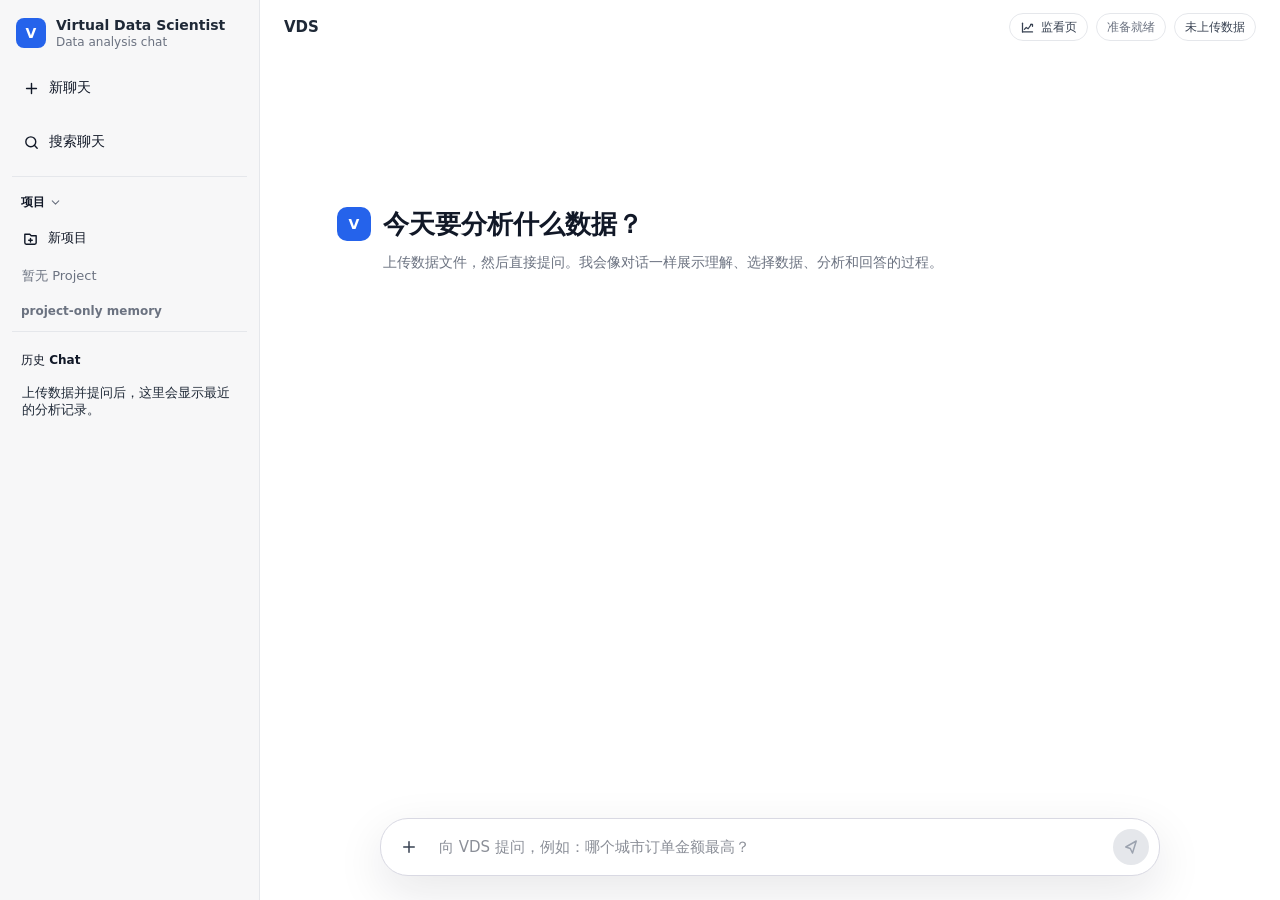
==== commit 8ea1cb38: "fix(vds): harden conversational agent eval flow" ====
--- a/frontend/index.html
+++ b/frontend/index.html
@@ -5,7 +5,7 @@
     <meta name="viewport" content="width=device-width, initial-scale=1" />
     <title>Virtual Data Scientist Workbench</title>
     <link rel="icon" href="/frontend/favicon.svg" type="image/svg+xml" />
-    <link rel="stylesheet" href="/frontend/styles.css?v=20260528-rule-upload-chain-v1" />
+    <link rel="stylesheet" href="/frontend/styles.css?v=20260601-activity-code-drawer-v1" />
   </head>
   <body>
     <div id="context-menu" class="context-menu hidden" role="menu" aria-label="操作菜单"></div>
@@ -332,13 +332,13 @@
               <svg viewBox="0 0 24 24" aria-hidden="true"><path d="M18 6 6 18"></path><path d="m6 6 12 12"></path></svg>
             </button>
           </div>
-          <p id="activity-drawer-summary" class="activity-drawer-summary">点击已思考后，这里显示本次思考过程、执行链路、工具调用和安全复现代码。</p>
+          <p id="activity-drawer-summary" class="activity-drawer-summary">点击已思考后，这里显示本次思考过程、执行链路、工具调用和后端返回的本次代码。</p>
           <ol id="activity-drawer-list" class="activity-drawer-list">
             <li class="activity-drawer-empty">暂无活动。</li>
           </ol>
         </aside>
       </main>
     </div>
-    <script src="/frontend/app.js?v=20260528-rule-upload-chain-v1" type="module"></script>
+    <script src="/frontend/app.js?v=20260601-activity-code-drawer-v1" type="module"></script>
   </body>
 </html>
--- a/frontend/styles.css
+++ b/frontend/styles.css
@@ -1523,6 +1523,12 @@
   opacity: 1;
 }
 
+.composer > .composer-actions > .button.primary {
+  grid-row: 1;
+  grid-column: 3;
+  margin-right: 0;
+}
+
 .button.secondary {
   border-color: rgba(37, 99, 235, 0.18);
   background: rgba(37, 99, 235, 0.07);
@@ -2006,8 +2012,8 @@
 .artifact-card code {
   display: block;
   font-family: ui-monospace, SFMono-Regular, Menlo, Monaco, Consolas, "Liberation Mono", monospace;
-  white-space: pre-wrap;
-  overflow-wrap: anywhere;
+  white-space: pre;
+  overflow-wrap: normal;
   word-break: normal;
 }
 
@@ -2254,7 +2260,7 @@
   right: 0;
   z-index: 90;
   display: grid;
-  width: min(430px, calc(100vw - 280px));
+  width: min(560px, calc(100vw - 280px));
   height: 100vh;
   grid-template-rows: auto auto minmax(0, 1fr);
   border-left: 1px solid var(--line);
@@ -2295,7 +2301,7 @@
   justify-content: space-between;
   gap: 16px;
   border-bottom: 1px solid #eef0f3;
-  padding: 16px 18px 12px;
+  padding: 18px 20px 13px;
 }
 
 .activity-drawer-header span {
@@ -2317,7 +2323,7 @@
 .activity-drawer-summary {
   margin: 0;
   border-bottom: 1px solid #f1f2f4;
-  padding: 11px 18px;
+  padding: 12px 20px;
   color: #6b7280;
   font-size: 13px;
   line-height: 1.45;
@@ -2329,7 +2335,7 @@
   gap: 0;
   min-height: 0;
   margin: 0;
-  padding: 14px 18px 26px;
+  padding: 16px 20px 28px;
   overflow: auto;
   overscroll-behavior: contain;
   list-style: none;
@@ -2556,11 +2562,30 @@
 .activity-tool-row,
 .activity-artifact-card {
   display: grid;
-  gap: 6px;
+  min-width: 0;
+  gap: 8px;
   border: 1px solid #e5e7eb;
   border-radius: 8px;
-  padding: 8px;
+  padding: 10px;
   background: #fbfbfc;
+}
+
+.activity-artifact-card .artifact-card-header {
+  align-items: flex-start;
+}
+
+.activity-artifact-card .artifact-card-header strong {
+  min-width: 0;
+  line-height: 1.35;
+}
+
+.activity-artifact-card .artifact-card-header span {
+  flex: 0 0 auto;
+  border: 1px solid #d7dde7;
+  border-radius: 999px;
+  padding: 2px 7px;
+  background: #fff;
+  color: #475569;
 }
 
 .activity-tool-row strong {
@@ -2577,7 +2602,7 @@
 .activity-artifact-card pre {
   width: 100%;
   min-width: 0;
-  max-height: 260px;
+  max-height: 340px;
   margin: 0;
   overflow: auto;
   border: 1px solid #e5e7eb;
@@ -2592,9 +2617,10 @@
 .activity-artifact-card code {
   display: block;
   font-family: ui-monospace, SFMono-Regular, Menlo, Monaco, Consolas, "Liberation Mono", monospace;
-  white-space: pre-wrap;
-  overflow-wrap: anywhere;
+  white-space: pre;
+  overflow-wrap: normal;
   word-break: normal;
+  tab-size: 2;
 }
 
 .composer-shell {
@@ -2603,10 +2629,16 @@
 }
 
 .composer {
+  display: grid;
+  grid-template-columns: 36px minmax(0, 1fr) 36px;
+  align-items: center;
+  column-gap: 8px;
+  row-gap: 8px;
   max-width: var(--composer);
   margin: 0 auto;
   border: 1px solid #d9d9e3;
   border-radius: 28px;
+  padding: 10px;
   background: #fff;
   box-shadow: 0 16px 48px rgba(15, 23, 42, 0.1);
 }
@@ -2617,12 +2649,8 @@
 }
 
 .composer.has-files {
-  display: grid;
   grid-template-columns: 36px minmax(180px, 1fr) 36px;
-  align-items: center;
-  column-gap: 8px;
-  row-gap: 8px;
-  padding: 10px 10px 8px;
+  padding-bottom: 8px;
 }
 
 .composer.has-files .composer-file-tray {
@@ -2738,13 +2766,15 @@
 
 .composer-input {
   display: block;
+  grid-row: 1;
+  grid-column: 2;
   width: 100%;
-  min-height: 54px;
+  min-height: 36px;
   max-height: 150px;
   overflow-y: auto;
   resize: none;
   border: 0;
-  padding: 15px 18px 5px;
+  padding: 7px 4px 6px;
   white-space: pre-wrap;
   word-break: break-word;
   color: #111827;
@@ -2793,14 +2823,14 @@
 }
 
 .composer-actions {
-  display: flex;
+  display: contents;
   align-items: center;
   gap: 8px;
-  padding: 6px 10px 10px;
+  padding: 0;
 }
 
 .upload-controls {
-  display: flex;
+  display: contents;
   min-width: 0;
   flex: 1 1 auto;
   flex-wrap: wrap;
@@ -2850,6 +2880,8 @@
 }
 
 .data-file-button {
+  grid-row: 1;
+  grid-column: 1;
   width: 36px;
   height: 36px;
   min-height: 34px;
@@ -2914,6 +2946,8 @@
 }
 
 .rule-file-status {
+  grid-row: 2;
+  grid-column: 1 / -1;
   min-width: 0;
   max-width: 360px;
   overflow: hidden;
@@ -4092,7 +4126,7 @@
   }
 
   .activity-drawer {
-    width: min(100vw, 430px);
+    width: min(100vw, 560px);
   }
 
   .monitor-grid {
